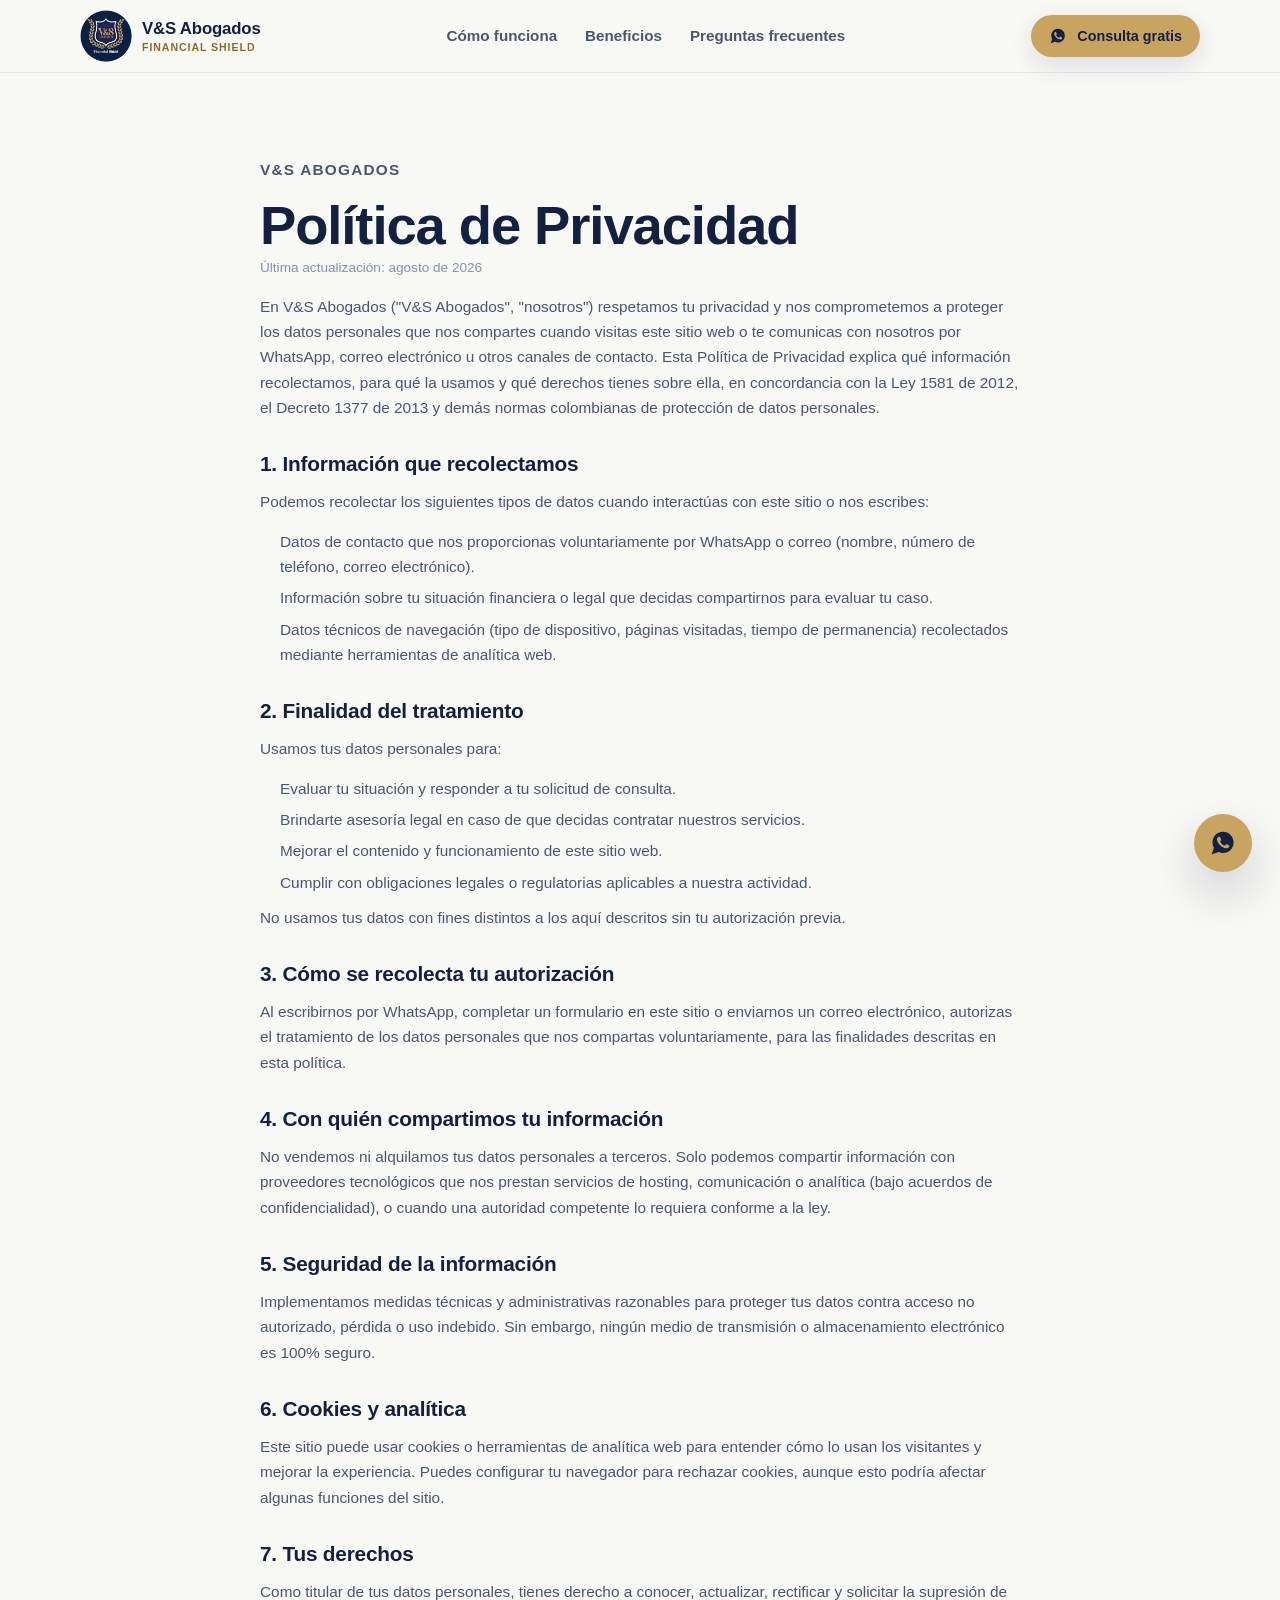
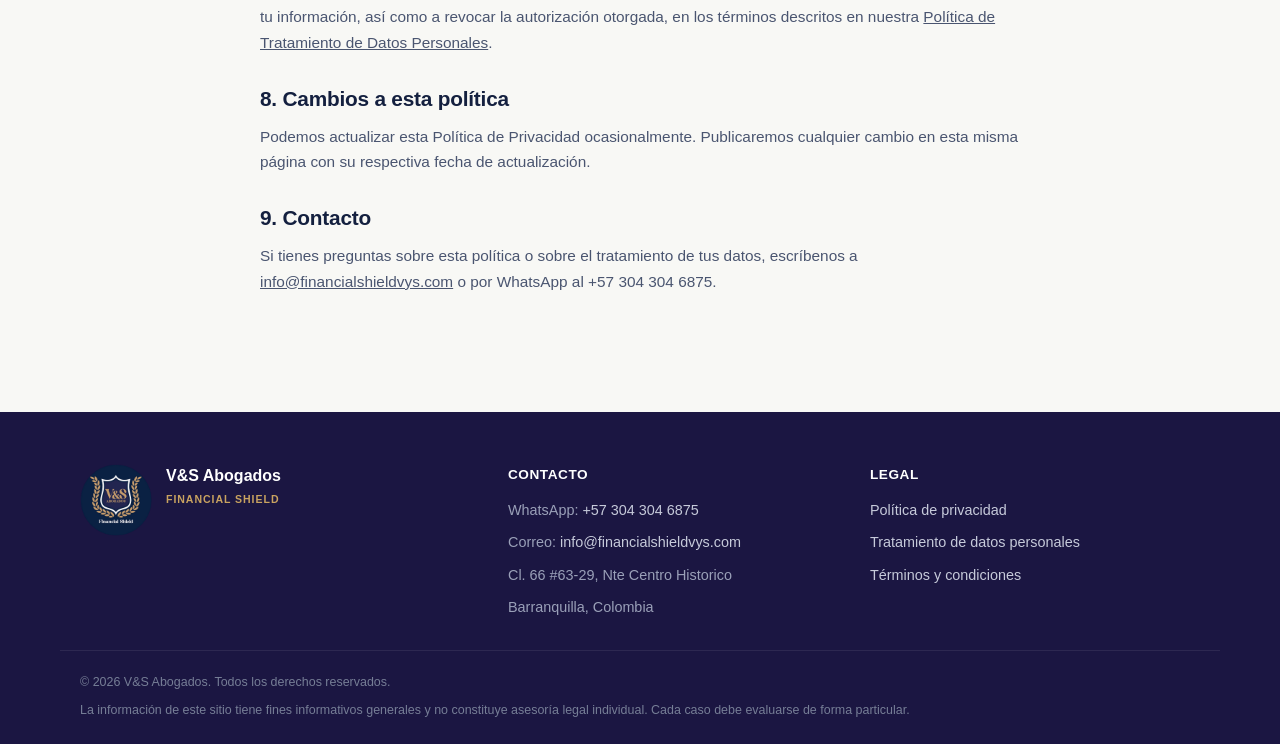
==== politica-de-privacidad.html @ 825acbc0 "Quitar resultado de casos, quitar placeholders de razon social/NIT, crear subpaginas de politica de " ====
<!DOCTYPE html>
<html lang="es-CO">
<head>
<meta charset="UTF-8">
<meta name="viewport" content="width=device-width, initial-scale=1, viewport-fit=cover">
<title>Política de Privacidad | V&amp;S Abogados</title>
<meta name="description" content="Política de privacidad de V&amp;S Abogados: cómo recolectamos, usamos y protegemos tus datos personales.">
<meta name="robots" content="index, follow">
<meta name="theme-color" content="#14203F">
<link rel="icon" href="assets/img/logo-vys-icon.png?v=3" type="image/png">
<link rel="preload" href="assets/css/styles.css?v=3" as="style">
<link rel="stylesheet" href="assets/css/styles.css?v=3">
<style>
  .legal-content { padding: 20px 0 40px; }
  .legal-content h2 { font-size: 1.3rem; margin: 32px 0 12px; color: var(--navy); }
  .legal-content h2:first-child { margin-top: 0; }
  .legal-content p, .legal-content li { color: var(--ink-soft); font-size: 0.96rem; line-height: 1.65; }
  .legal-content ul { padding-left: 20px; margin: 10px 0; display: grid; gap: 6px; }
  .legal-content .legal-updated { color: var(--ink-faint); font-size: 0.85rem; margin-bottom: 24px; }
</style>
</head>
<body>

<a class="skip-link" href="#main">Saltar al contenido principal</a>

<header class="site-header" id="site-header">
  <div class="container header-inner">
    <a href="/" class="brand" aria-label="V&amp;S Abogados, ir al inicio">
      <span class="brand-mark" aria-hidden="true">
        <img src="assets/img/logo-vys-icon.png?v=3" alt="" width="100" height="100" loading="eager">
      </span>
      <span class="brand-text">
        <span class="brand-name">V&amp;S Abogados</span>
        <span class="brand-tagline">Financial Shield</span>
      </span>
    </a>
    <nav class="main-nav" aria-label="Navegación principal">
      <ul>
        <li><a href="/#proceso">Cómo funciona</a></li>
        <li><a href="/#beneficios">Beneficios</a></li>
        <li><a href="/#faq">Preguntas frecuentes</a></li>
      </ul>
    </nav>
    <a
      href="#"
      class="btn btn-cta btn-header-cta js-wa-cta"
      data-section="legal-header"
      data-message="Hola, tengo una pregunta sobre el tratamiento de mis datos personales."
      aria-label="Consulta GRATIS por WhatsApp"
    >
      <svg class="icon-wa" viewBox="0 0 32 32" aria-hidden="true"><path d="M16.04 3C9.37 3 3.98 8.39 3.98 15.06c0 2.24.6 4.34 1.66 6.15L3 29l7.98-2.6a12.03 12.03 0 0 0 5.06 1.12h.01c6.67 0 12.06-5.39 12.06-12.06C28.11 8.39 22.71 3 16.04 3zm7.05 17.28c-.3.84-1.72 1.63-2.38 1.73-.6.09-1.36.13-2.2-.14-.5-.16-1.15-.37-1.98-.72-3.49-1.5-5.76-5.02-5.94-5.25-.17-.24-1.42-1.89-1.42-3.6 0-1.72.9-2.56 1.22-2.91.31-.34.68-.43.91-.43.23 0 .46 0 .66.01.21.01.5-.08.78.6.3.7.99 2.43 1.08 2.6.09.17.15.38.03.61-.12.24-.18.38-.36.58-.18.21-.37.46-.53.62-.18.17-.36.36-.16.7.21.34.92 1.53 1.98 2.48 1.36 1.22 2.51 1.6 2.85 1.78.34.17.54.15.74-.08.21-.24.87-1.02 1.11-1.37.23-.34.46-.28.77-.17.31.11 1.98.94 2.32 1.11.34.17.56.26.65.4.09.15.09.85-.21 1.68z"/></svg>
      <span>Consulta gratis</span>
    </a>
  </div>
</header>

<main id="main">
  <section class="section">
    <div class="container narrow legal-content">
      <p class="eyebrow">V&amp;S Abogados</p>
      <h1>Política de Privacidad</h1>
      <p class="legal-updated">Última actualización: agosto de 2026</p>

      <p>
        En V&amp;S Abogados ("V&amp;S Abogados", "nosotros") respetamos tu privacidad y nos comprometemos
        a proteger los datos personales que nos compartes cuando visitas este sitio web o te
        comunicas con nosotros por WhatsApp, correo electrónico u otros canales de contacto.
        Esta Política de Privacidad explica qué información recolectamos, para qué la usamos
        y qué derechos tienes sobre ella, en concordancia con la Ley 1581 de 2012, el Decreto
        1377 de 2013 y demás normas colombianas de protección de datos personales.
      </p>

      <h2>1. Información que recolectamos</h2>
      <p>Podemos recolectar los siguientes tipos de datos cuando interactúas con este sitio o nos escribes:</p>
      <ul>
        <li>Datos de contacto que nos proporcionas voluntariamente por WhatsApp o correo (nombre, número de teléfono, correo electrónico).</li>
        <li>Información sobre tu situación financiera o legal que decidas compartirnos para evaluar tu caso.</li>
        <li>Datos técnicos de navegación (tipo de dispositivo, páginas visitadas, tiempo de permanencia) recolectados mediante herramientas de analítica web.</li>
      </ul>

      <h2>2. Finalidad del tratamiento</h2>
      <p>Usamos tus datos personales para:</p>
      <ul>
        <li>Evaluar tu situación y responder a tu solicitud de consulta.</li>
        <li>Brindarte asesoría legal en caso de que decidas contratar nuestros servicios.</li>
        <li>Mejorar el contenido y funcionamiento de este sitio web.</li>
        <li>Cumplir con obligaciones legales o regulatorias aplicables a nuestra actividad.</li>
      </ul>
      <p>No usamos tus datos con fines distintos a los aquí descritos sin tu autorización previa.</p>

      <h2>3. Cómo se recolecta tu autorización</h2>
      <p>
        Al escribirnos por WhatsApp, completar un formulario en este sitio o enviarnos un
        correo electrónico, autorizas el tratamiento de los datos personales que nos compartas
        voluntariamente, para las finalidades descritas en esta política.
      </p>

      <h2>4. Con quién compartimos tu información</h2>
      <p>
        No vendemos ni alquilamos tus datos personales a terceros. Solo podemos compartir
        información con proveedores tecnológicos que nos prestan servicios de hosting,
        comunicación o analítica (bajo acuerdos de confidencialidad), o cuando una autoridad
        competente lo requiera conforme a la ley.
      </p>

      <h2>5. Seguridad de la información</h2>
      <p>
        Implementamos medidas técnicas y administrativas razonables para proteger tus datos
        contra acceso no autorizado, pérdida o uso indebido. Sin embargo, ningún medio de
        transmisión o almacenamiento electrónico es 100% seguro.
      </p>

      <h2>6. Cookies y analítica</h2>
      <p>
        Este sitio puede usar cookies o herramientas de analítica web para entender cómo lo
        usan los visitantes y mejorar la experiencia. Puedes configurar tu navegador para
        rechazar cookies, aunque esto podría afectar algunas funciones del sitio.
      </p>

      <h2>7. Tus derechos</h2>
      <p>
        Como titular de tus datos personales, tienes derecho a conocer, actualizar, rectificar
        y solicitar la supresión de tu información, así como a revocar la autorización otorgada,
        en los términos descritos en nuestra <a href="/tratamiento-de-datos.html">Política de Tratamiento de Datos Personales</a>.
      </p>

      <h2>8. Cambios a esta política</h2>
      <p>
        Podemos actualizar esta Política de Privacidad ocasionalmente. Publicaremos cualquier
        cambio en esta misma página con su respectiva fecha de actualización.
      </p>

      <h2>9. Contacto</h2>
      <p>
        Si tienes preguntas sobre esta política o sobre el tratamiento de tus datos, escríbenos
        a <a href="mailto:info@financialshieldvys.com">info@financialshieldvys.com</a> o por
        WhatsApp al +57 304 304 6875.
      </p>
    </div>
  </section>
</main>

<footer class="site-footer">
  <div class="container footer-grid">
    <div class="footer-brand">
      <span class="brand-mark" aria-hidden="true">
        <img src="assets/img/logo-vys-icon.png?v=3" alt="" width="100" height="100" loading="lazy">
      </span>
      <div class="footer-brand-text">
        <strong>V&amp;S Abogados</strong>
        <span class="footer-tagline">Financial Shield</span>
      </div>
    </div>

    <div class="footer-col">
      <h3>Contacto</h3>
      <ul>
        <li>WhatsApp: <a class="js-wa-cta" data-section="legal-footer" data-message="Hola, quiero más información sobre el proceso de insolvencia de persona natural." href="#">+57 304 304 6875</a></li>
        <li>Correo: <a href="mailto:info@financialshieldvys.com">info@financialshieldvys.com</a></li>
        <li>Cl. 66 #63-29, Nte Centro Historico</li>
        <li>Barranquilla, Colombia</li>
      </ul>
    </div>

    <div class="footer-col">
      <h3>Legal</h3>
      <ul>
        <li><a href="/politica-de-privacidad.html">Política de privacidad</a></li>
        <li><a href="/tratamiento-de-datos.html">Tratamiento de datos personales</a></li>
        <li><a href="/">Términos y condiciones</a></li>
      </ul>
    </div>
  </div>

  <div class="container footer-bottom">
    <p>© <span id="footer-year"></span> V&amp;S Abogados. Todos los derechos reservados.</p>
    <p class="footer-disclaimer">
      La información de este sitio tiene fines informativos generales y no constituye
      asesoría legal individual. Cada caso debe evaluarse de forma particular.
    </p>
  </div>
</footer>

<a
  href="#"
  class="wa-float js-wa-cta"
  data-section="legal-floating"
  data-message="Hola, quiero solicitar la consulta gratuita sobre insolvencia de persona natural."
  aria-label="Escríbenos por WhatsApp, consulta gratis"
>
  <svg class="icon-wa" viewBox="0 0 32 32" aria-hidden="true"><path d="M16.04 3C9.37 3 3.98 8.39 3.98 15.06c0 2.24.6 4.34 1.66 6.15L3 29l7.98-2.6a12.03 12.03 0 0 0 5.06 1.12h.01c6.67 0 12.06-5.39 12.06-12.06C28.11 8.39 22.71 3 16.04 3zm7.05 17.28c-.3.84-1.72 1.63-2.38 1.73-.6.09-1.36.13-2.2-.14-.5-.16-1.15-.37-1.98-.72-3.49-1.5-5.76-5.02-5.94-5.25-.17-.24-1.42-1.89-1.42-3.6 0-1.72.9-2.56 1.22-2.91.31-.34.68-.43.91-.43.23 0 .46 0 .66.01.21.01.5-.08.78.6.3.7.99 2.43 1.08 2.6.09.17.15.38.03.61-.12.24-.18.38-.36.58-.18.21-.37.46-.53.62-.18.17-.36.36-.16.7.21.34.92 1.53 1.98 2.48 1.36 1.22 2.51 1.6 2.85 1.78.34.17.54.15.74-.08.21-.24.87-1.02 1.11-1.37.23-.34.46-.28.77-.17.31.11 1.98.94 2.32 1.11.34.17.56.26.65.4.09.15.09.85-.21 1.68z"/></svg>
</a>

<script src="assets/js/main.js" defer></script>
</body>
</html>
---- assets/css/styles.css ----
/* ==========================================================================
   V&S Abogados — Financial Shield
   Landing de Insolvencia de Persona Natural
   Sistema visual: identidad corporativa — azul marino, dorado, blanco.
   ========================================================================== */

:root {
  /* Color system — basado en la identidad de marca V&S (navy / dorado / blanco) */
  --bg: #F8F8F5;
  --bg-soft: #EEF1F6;
  --bg-gold-tint: #FBF3E1;
  --surface: #FFFFFF;
  --ink: #16213F;
  --ink-soft: #4A5570;
  --ink-faint: #8891A6;
  --navy: #14203F;
  --navy-deep: #1B1642;
  --gold: #C9A360;
  --gold-deep: #8A6A26;
  --gold-pale: #F0DDAA;
  --border: #E3E6EE;
  --shadow-sm: 0 1px 2px rgba(20, 32, 63, 0.07);
  --shadow-md: 0 8px 24px rgba(20, 32, 63, 0.12);
  --shadow-lg: 0 20px 48px rgba(20, 32, 63, 0.20);
  --radius-sm: 10px;
  --radius-md: 16px;
  --radius-lg: 24px;
  --font: -apple-system, BlinkMacSystemFont, "Segoe UI", Roboto, "Helvetica Neue", Arial, sans-serif;
  --container: 1160px;
  --container-narrow: 760px;
}

/* ---------- Reset ---------- */
*, *::before, *::after { box-sizing: border-box; }
html { -webkit-text-size-adjust: 100%; scroll-behavior: smooth; }
body {
  margin: 0;
  font-family: var(--font);
  background: var(--bg);
  color: var(--ink);
  line-height: 1.55;
  -webkit-font-smoothing: antialiased;
  text-rendering: optimizeLegibility;
}
img, svg { display: block; max-width: 100%; }
a { color: inherit; }
ul, ol { margin: 0; padding: 0; list-style: none; }
h1, h2, h3, p { margin: 0; }
button { font: inherit; color: inherit; background: none; border: 0; cursor: pointer; }

@media (prefers-reduced-motion: reduce) {
  html { scroll-behavior: auto; }
  *, *::before, *::after { animation-duration: 0.01ms !important; animation-iteration-count: 1 !important; transition-duration: 0.01ms !important; }
}

:focus-visible {
  outline: 3px solid var(--gold-deep);
  outline-offset: 2px;
}

.skip-link {
  position: absolute;
  left: -9999px;
  top: 0;
  background: var(--navy);
  color: #fff;
  padding: 12px 18px;
  z-index: 200;
  border-radius: 0 0 8px 0;
}
.skip-link:focus { left: 0; }

.container {
  width: 100%;
  max-width: var(--container);
  margin: 0 auto;
  padding: 0 20px;
}
.container.narrow { max-width: var(--container-narrow); }
.text-center { text-align: center; }

/* ---------- Typography ---------- */
h1 {
  font-size: clamp(2rem, 6vw, 3.4rem);
  font-weight: 800;
  line-height: 1.12;
  letter-spacing: -0.02em;
  color: var(--navy);
}
h2 {
  font-size: clamp(1.6rem, 4.4vw, 2.4rem);
  font-weight: 800;
  line-height: 1.2;
  letter-spacing: -0.01em;
  color: var(--navy);
}
h3 {
  font-size: 1.15rem;
  font-weight: 700;
  color: var(--navy);
}
p { color: var(--ink-soft); }
.section p { font-size: 1.05rem; }

.eyebrow {
  display: inline-block;
  font-size: 0.8rem;
  font-weight: 700;
  letter-spacing: 0.08em;
  text-transform: uppercase;
  color: var(--gold-deep);
  margin-bottom: 12px;
}
.eyebrow-center { display: block; text-align: center; }

.highlight { color: var(--gold-deep); font-weight: 700; }

/* ---------- Buttons ---------- */
.btn {
  display: inline-flex;
  align-items: center;
  justify-content: center;
  gap: 10px;
  font-weight: 700;
  font-size: 1rem;
  text-decoration: none;
  border-radius: 999px;
  padding: 16px 28px;
  min-height: 52px;
  cursor: pointer;
  transition: filter 0.15s ease, box-shadow 0.15s ease, transform 0.15s ease;
  border: none;
}
.btn:active { transform: translateY(1px) scale(0.99); }

.btn-cta {
  background: var(--gold);
  color: var(--navy);
  box-shadow: var(--shadow-md);
}
.btn-cta:hover { filter: brightness(0.94); box-shadow: var(--shadow-lg); }

.icon-wa { width: 22px; height: 22px; fill: currentColor; flex-shrink: 0; }
.icon-check { width: 18px; height: 18px; stroke: var(--gold-deep); stroke-width: 2.4; fill: none; stroke-linecap: round; stroke-linejoin: round; flex-shrink: 0; }
.icon-lock { width: 16px; height: 16px; stroke: var(--ink-faint); stroke-width: 1.8; fill: none; stroke-linecap: round; stroke-linejoin: round; flex-shrink: 0; }

/* ---------- Brand mark (crest) ---------- */
.brand-mark {
  display: inline-flex;
  align-items: center;
  justify-content: center;
  flex-shrink: 0;
}
.brand-mark svg,
.brand-mark img,
.phone-mock-avatar img {
  width: 100%;
  height: 100%;
  display: block;
  object-fit: cover;
  border-radius: 50%;
}

/* ---------- Header ---------- */
.site-header {
  position: sticky;
  top: 0;
  z-index: 100;
  background: rgba(248, 248, 245, 0.92);
  backdrop-filter: saturate(180%) blur(10px);
  border-bottom: 1px solid var(--border);
}
.header-inner {
  display: flex;
  align-items: center;
  justify-content: space-between;
  gap: 16px;
  padding-top: 10px;
  padding-bottom: 10px;
}
.brand {
  display: flex;
  align-items: center;
  gap: 10px;
  text-decoration: none;
  color: var(--navy);
}
.brand .brand-mark { width: 48px; height: 48px; }
.brand-text { display: flex; flex-direction: column; line-height: 1.15; white-space: nowrap; }
.brand-name {
  font-weight: 800;
  font-size: 0.92rem;
  letter-spacing: -0.01em;
}
.brand-tagline {
  display: none;
  font-size: 0.66rem;
  font-weight: 700;
  letter-spacing: 0.09em;
  text-transform: uppercase;
  color: var(--gold-deep);
  margin-top: 2px;
}

.main-nav { display: none; }
.main-nav ul { display: flex; gap: 28px; }
.main-nav a {
  text-decoration: none;
  font-weight: 600;
  font-size: 0.95rem;
  color: var(--ink-soft);
  transition: color 0.15s ease;
}
.main-nav a:hover { color: var(--navy); }

.btn-header-cta { padding: 9px 16px; min-height: 38px; font-size: 0.82rem; white-space: nowrap; }
.btn-header-cta .icon-wa { width: 16px; height: 16px; }

@media (min-width: 500px) {
  .brand .brand-mark { width: 52px; height: 52px; }
  .brand-name { font-size: 1.05rem; }
  .btn-header-cta { padding: 10px 18px; min-height: 40px; font-size: 0.9rem; }
  .btn-header-cta .icon-wa { width: 18px; height: 18px; }
}

@media (min-width: 860px) {
  .main-nav { display: block; }
  .brand-tagline { display: block; }
}

/* ---------- Hero ---------- */
.hero { padding: 44px 0 40px; overflow: hidden; }
.hero-grid { display: grid; gap: 36px; align-items: center; }
.hero-copy .eyebrow { color: var(--gold-deep); }
.hero-sub {
  margin-top: 18px;
  font-size: 1.1rem;
  color: var(--ink-soft);
  max-width: 46ch;
}
.btn-hero { margin-top: 26px; width: 100%; font-size: 1.05rem; padding: 18px 24px; }

.hero-checklist {
  margin-top: 20px;
  display: grid;
  grid-template-columns: 1fr 1fr;
  gap: 10px 18px;
}
.hero-checklist li {
  display: flex;
  align-items: center;
  gap: 8px;
  font-size: 0.92rem;
  font-weight: 600;
  color: var(--ink);
}

.hero-note {
  margin-top: 18px;
  display: flex;
  align-items: center;
  gap: 8px;
  font-size: 0.85rem;
  color: var(--ink-faint);
}

.hero-visual { display: none; }

.phone-mock {
  background: var(--surface);
  border-radius: var(--radius-lg);
  box-shadow: var(--shadow-lg);
  overflow: hidden;
  border: 1px solid var(--border);
  max-width: 380px;
  margin: 0 auto;
}
.phone-mock-header {
  background: var(--navy);
  color: #fff;
  display: flex;
  align-items: center;
  gap: 12px;
  padding: 14px 16px;
}
.phone-mock-avatar {
  width: 44px; height: 44px;
  border-radius: 50%;
  flex-shrink: 0;
}
.phone-mock-avatar svg { width: 100%; height: 100%; }
.phone-mock-header strong { display: block; font-size: 0.9rem; }
.phone-mock-header small { display: block; font-size: 0.72rem; opacity: 0.75; }
.phone-mock-body {
  background: #ECEFEA;
  padding: 18px;
  display: flex;
  flex-direction: column;
  gap: 12px;
}
.bubble {
  max-width: 85%;
  padding: 10px 14px;
  border-radius: 14px;
  font-size: 0.85rem;
  line-height: 1.4;
  box-shadow: var(--shadow-sm);
}
.bubble-in { background: #fff; align-self: flex-start; border-bottom-left-radius: 4px; }
/* Verde real de WhatsApp: se conserva aquí a propósito porque esta burbuja
   reproduce la interfaz de WhatsApp, no un componente de la marca V&S. */
.bubble-out { background: #D9FDD3; align-self: flex-end; border-bottom-right-radius: 4px; }

@media (min-width: 960px) {
  .hero-grid { grid-template-columns: 1.05fr 0.95fr; gap: 56px; }
  .btn-hero { width: auto; }
  .hero-visual { display: block; }
}

/* ---------- Trust bar ---------- */
.trust-bar {
  background: var(--navy);
  color: #E9E1CC;
  padding: 12px 0;
}
.trust-bar-inner {
  display: flex;
  flex-wrap: wrap;
  justify-content: center;
  gap: 8px 14px;
  font-size: 0.82rem;
  font-weight: 600;
  letter-spacing: 0.01em;
}
.trust-bar .dot { opacity: 0.5; color: var(--gold); }

/* ---------- Sections generic ---------- */
.section { padding: 64px 0; }
.section h2 { margin-bottom: 18px; }
.section > .container > p,
.section-solution p { margin-bottom: 14px; }

/* ---------- Problem (agitación) ---------- */
.section-problem { background: var(--bg-gold-tint); border-bottom: 1px solid #EEDFBB; }
.problem-list { margin: 26px 0 30px; display: grid; gap: 14px; }
.problem-list li {
  position: relative;
  padding-left: 30px;
  font-size: 1.05rem;
  color: var(--ink);
  font-weight: 500;
}
.problem-list li::before {
  content: "";
  position: absolute;
  left: 0;
  top: 0.45em;
  width: 10px;
  height: 10px;
  border-radius: 50%;
  background: var(--gold);
}
.reframe {
  margin: 30px 0 28px;
  padding: 20px 22px;
  background: var(--surface);
  border-left: 4px solid var(--gold);
  border-radius: 0 var(--radius-sm) var(--radius-sm) 0;
}
.reframe p { color: var(--navy); font-weight: 700; font-size: 1.1rem; margin: 0; }
.reframe p + p { margin-top: 6px; }

/* ---------- Urgency ---------- */
.section-urgency { background: var(--navy); }
.section-urgency h2, .section-urgency p { color: #F4EFE6; }
.section-urgency p { opacity: 0.88; }
.urgency-close { margin-top: 20px; font-size: 1.1rem; }
.urgency-close strong { color: #fff; }
.urgency-close .highlight { color: var(--gold-pale); }

/* ---------- Solution ---------- */
.solution-requirements {
  margin: 30px 0 30px;
  background: var(--surface);
  border: 1px solid var(--border);
  border-radius: var(--radius-md);
  padding: 24px 26px;
}
.solution-requirements h3 { font-size: 1rem; margin-bottom: 14px; }
.solution-requirements ul { display: grid; gap: 10px; margin-bottom: 14px; }
.solution-requirements li {
  position: relative;
  padding-left: 26px;
  font-size: 0.98rem;
  color: var(--ink-soft);
}
.solution-requirements li::before {
  content: "✓";
  position: absolute;
  left: 0;
  color: var(--gold-deep);
  font-weight: 800;
}
.requirements-note { font-size: 0.85rem; color: var(--ink-faint); font-style: italic; margin: 0; }

/* ---------- Benefits ---------- */
.section-benefits { background: var(--bg-soft); }
.benefits-grid {
  margin-top: 34px;
  display: grid;
  gap: 18px;
  grid-template-columns: 1fr;
}
.benefit-card {
  background: var(--surface);
  border: 1px solid var(--border);
  border-radius: var(--radius-md);
  padding: 26px 22px;
  box-shadow: var(--shadow-sm);
}
.benefit-icon {
  width: 46px; height: 46px;
  border-radius: 12px;
  background: rgba(201, 163, 96, 0.16);
  display: flex; align-items: center; justify-content: center;
  margin-bottom: 16px;
}
.benefit-icon svg { width: 24px; height: 24px; stroke: var(--gold-deep); fill: none; stroke-width: 1.8; stroke-linecap: round; stroke-linejoin: round; }
.benefit-card h3 { margin-bottom: 8px; font-size: 1.05rem; }
.benefit-card p { font-size: 0.95rem; margin: 0; }

@media (min-width: 640px) {
  .benefits-grid { grid-template-columns: 1fr 1fr; }
}
@media (min-width: 960px) {
  .benefits-grid { grid-template-columns: repeat(4, 1fr); }
}

.benefits-cta { margin-top: 34px; text-align: center; }

/* ---------- Eligibility quiz ---------- */
.eligibility-sub { margin-bottom: 30px; color: var(--ink-faint); }
.eligibility-quiz {
  background: var(--surface);
  border: 1px solid var(--border);
  border-radius: var(--radius-lg);
  padding: 8px 24px 28px;
  box-shadow: var(--shadow-sm);
}
.quiz-questions { display: grid; gap: 22px; }
.quiz-question { padding-top: 20px; }
.quiz-question + .quiz-question { border-top: 1px solid var(--border); }
.quiz-question p { color: var(--navy); font-weight: 700; font-size: 1rem; margin-bottom: 12px; }
.quiz-options { display: flex; gap: 10px; }
.quiz-opt {
  flex: 1;
  padding: 12px 0;
  border-radius: var(--radius-sm);
  border: 1.5px solid var(--border);
  background: var(--bg);
  font-weight: 700;
  font-size: 0.95rem;
  color: var(--ink-soft);
  transition: all 0.15s ease;
}
.quiz-opt:hover { border-color: var(--gold); }
.quiz-opt.is-selected {
  background: var(--gold);
  border-color: var(--gold);
  color: var(--navy);
}
.quiz-progress {
  margin-top: 24px;
  height: 6px;
  border-radius: 999px;
  background: var(--bg-soft);
  overflow: hidden;
}
.quiz-progress-bar {
  height: 100%;
  width: 0%;
  background: var(--gold);
  transition: width 0.25s ease;
}
.quiz-result {
  margin-top: 24px;
  text-align: center;
  padding-top: 22px;
  border-top: 1px solid var(--border);
}
.quiz-result p { color: var(--navy); font-weight: 600; margin-bottom: 18px; font-size: 1.02rem; }

/* ---------- Process ---------- */
.process-steps {
  margin-top: 36px;
  display: grid;
  gap: 20px;
  grid-template-columns: 1fr;
}
.process-step {
  background: var(--surface);
  border: 1px solid var(--border);
  border-radius: var(--radius-md);
  padding: 24px 22px;
  position: relative;
}
.process-number {
  display: inline-flex;
  align-items: center;
  justify-content: center;
  width: 34px; height: 34px;
  border-radius: 50%;
  background: var(--navy);
  color: var(--gold-pale);
  font-weight: 800;
  font-size: 0.95rem;
  margin-bottom: 14px;
}
.process-step h3 { margin-bottom: 6px; }
.process-step p { margin: 0; font-size: 0.95rem; }
.process-highlight {
  margin-top: 30px;
  text-align: center;
  font-weight: 800;
  font-size: 1.15rem;
  color: var(--gold-deep);
}

@media (min-width: 760px) {
  .process-steps { grid-template-columns: repeat(4, 1fr); }
}

/* ---------- Testimonials ---------- */
.testimonials-grid {
  margin: 34px 0 32px;
  display: grid;
  gap: 18px;
  grid-template-columns: 1fr;
}
.testimonial-card {
  background: var(--surface);
  border: 1px solid var(--border);
  border-radius: var(--radius-md);
  padding: 24px 22px;
}
.testimonial-card p:not(.testimonial-tag) { color: var(--ink-soft); font-size: 0.92rem; }
.testimonial-tag {
  font-size: 0.72rem;
  font-weight: 800;
  letter-spacing: 0.06em;
  text-transform: uppercase;
  color: var(--gold-deep);
  margin-top: 12px;
}
.testimonial-tag:first-child { margin-top: 0; }
.testimonial-card footer { margin-top: 14px; font-weight: 700; color: var(--navy); font-size: 0.85rem; }

@media (min-width: 760px) {
  .testimonials-grid { grid-template-columns: repeat(2, 1fr); }
}

/* ---------- Authority ---------- */
.section-authority { background: var(--bg-soft); }
.authority-card {
  margin-top: 30px;
  background: var(--surface);
  border: 1px solid var(--border);
  border-radius: var(--radius-lg);
  padding: 22px;
  display: grid;
  grid-template-columns: auto 1fr;
  gap: 16px;
  align-items: center;
  text-align: left;
}
.authority-photo {
  width: 68px; height: 68px;
  border-radius: 50%;
  background: var(--bg-soft);
  border: 2px solid var(--gold);
  display: flex; align-items: center; justify-content: center;
  color: var(--ink-faint);
  font-size: 0.7rem;
  text-align: center;
  overflow: hidden;
  flex-shrink: 0;
}
.authority-photo img {
  width: 100%;
  height: 100%;
  object-fit: cover;
  object-position: center 20%;
  border-radius: 50%;
}
.authority-role { color: var(--gold-deep); font-weight: 700; font-size: 0.85rem; margin-bottom: 10px; }
.authority-facts { display: grid; gap: 6px; }
.authority-facts li { font-size: 0.88rem; color: var(--ink-soft); }

@media (min-width: 640px) {
  .authority-card { padding: 28px; gap: 22px; }
  .authority-photo { width: 96px; height: 96px; }
  .authority-role { font-size: 0.9rem; }
  .authority-facts li { font-size: 0.92rem; }
}

/* ---------- FAQ ---------- */
.faq-list { margin: 30px 0 32px; display: grid; gap: 12px; }
.faq-item {
  background: var(--surface);
  border: 1px solid var(--border);
  border-radius: var(--radius-sm);
  overflow: hidden;
}
.faq-item h3 { font-size: 1rem; }
.faq-question {
  width: 100%;
  text-align: left;
  padding: 18px 20px;
  display: flex;
  justify-content: space-between;
  align-items: center;
  gap: 12px;
  font-weight: 700;
  color: var(--navy);
}
.faq-question::after {
  content: "+";
  font-size: 1.4rem;
  font-weight: 400;
  color: var(--gold-deep);
  flex-shrink: 0;
  transition: transform 0.2s ease;
}
.faq-question[aria-expanded="true"]::after { transform: rotate(45deg); }
.faq-answer {
  display: grid;
  grid-template-rows: 0fr;
  transition: grid-template-rows 0.25s ease;
}
.faq-answer p {
  overflow: hidden;
  padding: 0 20px;
  font-size: 0.95rem;
  margin: 0;
}
.faq-item.is-open .faq-answer { grid-template-rows: 1fr; }
.faq-item.is-open .faq-answer p { padding: 0 20px 18px; }

/* ---------- Final CTA ---------- */
.section-final { background: var(--navy); }
.section-final h2 { color: #fff; margin-bottom: 20px; }
.section-final p { color: #DCE0EA; }
.section-final .btn-final { margin: 28px 0 12px; }
.final-microcopy { font-size: 0.82rem; color: #9BA4BE; }

/* ---------- Footer ---------- */
.site-footer { background: var(--navy-deep); color: #C6CADA; padding: 52px 0 24px; }
.footer-grid {
  display: grid;
  gap: 32px;
  grid-template-columns: 1fr;
  padding-bottom: 32px;
  border-bottom: 1px solid rgba(255,255,255,0.08);
}
.footer-brand { display: flex; align-items: flex-start; gap: 14px; }
.footer-brand .brand-mark { width: 72px; height: 72px; }
.footer-brand-text p { color: #9AA0B8; font-size: 0.85rem; margin-top: 10px; }
.footer-brand-text strong { color: #fff; font-size: 1rem; }
.footer-brand-text .footer-tagline {
  display: block;
  font-size: 0.66rem;
  font-weight: 700;
  letter-spacing: 0.09em;
  text-transform: uppercase;
  color: var(--gold);
  margin-top: 2px;
}
.footer-col h3 { color: #fff; font-size: 0.85rem; letter-spacing: 0.04em; text-transform: uppercase; margin-bottom: 14px; }
.footer-col ul { display: grid; gap: 10px; }
.footer-col a { text-decoration: none; color: #C6CADA; font-size: 0.9rem; }
.footer-col a:hover { color: var(--gold-pale); }
.footer-col li { font-size: 0.9rem; color: #9AA0B8; }
.footer-bottom { padding-top: 22px; display: grid; gap: 8px; }
.footer-bottom p { font-size: 0.78rem; color: #767E96; margin: 0; }

@media (min-width: 760px) {
  .footer-grid { grid-template-columns: 1.2fr 1fr 1fr; }
}

/* ---------- WhatsApp floating button ---------- */
.wa-float {
  position: fixed;
  right: 18px;
  bottom: 18px;
  width: 58px;
  height: 58px;
  border-radius: 50%;
  background: var(--gold);
  color: var(--navy);
  display: flex;
  align-items: center;
  justify-content: center;
  box-shadow: var(--shadow-lg);
  z-index: 90;
  transition: transform 0.15s ease, filter 0.15s ease;
}
.wa-float:hover { transform: scale(1.06); filter: brightness(0.94); }
.wa-float .icon-wa { width: 28px; height: 28px; }

/* ---------- Mobile sticky CTA bar ---------- */
.wa-sticky-mobile {
  position: fixed;
  left: 0; right: 0; bottom: 0;
  z-index: 95;
  padding: 10px 14px calc(10px + env(safe-area-inset-bottom));
  background: rgba(20, 32, 63, 0.96);
  backdrop-filter: saturate(180%) blur(10px);
  border-top: 1px solid rgba(255,255,255,0.08);
  transform: translateY(0);
  transition: transform 0.25s ease;
}
.wa-sticky-mobile.is-hidden { transform: translateY(110%); }
.btn-sticky { width: 100%; padding: 15px 20px; }

/* En mobile, la barra sticky ya cumple la función del botón flotante:
   mostrar ambos a la vez los hace competir por el mismo espacio. */
.wa-float { display: none; }

@media (min-width: 860px) {
  .wa-sticky-mobile { display: none; }
  .wa-float { display: flex; right: 28px; bottom: 28px; }
}

/* Give room at bottom on mobile so sticky bar doesn't cover content */
@media (max-width: 859px) {
  body { padding-bottom: 78px; }
}
---- assets/css/styles.css ----
/* ==========================================================================
   V&S Abogados — Financial Shield
   Landing de Insolvencia de Persona Natural
   Sistema visual: identidad corporativa — azul marino, dorado, blanco.
   ========================================================================== */

:root {
  /* Color system — basado en la identidad de marca V&S (navy / dorado / blanco) */
  --bg: #F8F8F5;
  --bg-soft: #EEF1F6;
  --bg-gold-tint: #FBF3E1;
  --surface: #FFFFFF;
  --ink: #16213F;
  --ink-soft: #4A5570;
  --ink-faint: #8891A6;
  --navy: #14203F;
  --navy-deep: #1B1642;
  --gold: #C9A360;
  --gold-deep: #8A6A26;
  --gold-pale: #F0DDAA;
  --border: #E3E6EE;
  --shadow-sm: 0 1px 2px rgba(20, 32, 63, 0.07);
  --shadow-md: 0 8px 24px rgba(20, 32, 63, 0.12);
  --shadow-lg: 0 20px 48px rgba(20, 32, 63, 0.20);
  --radius-sm: 10px;
  --radius-md: 16px;
  --radius-lg: 24px;
  --font: -apple-system, BlinkMacSystemFont, "Segoe UI", Roboto, "Helvetica Neue", Arial, sans-serif;
  --container: 1160px;
  --container-narrow: 760px;
}

/* ---------- Reset ---------- */
*, *::before, *::after { box-sizing: border-box; }
html { -webkit-text-size-adjust: 100%; scroll-behavior: smooth; }
body {
  margin: 0;
  font-family: var(--font);
  background: var(--bg);
  color: var(--ink);
  line-height: 1.55;
  -webkit-font-smoothing: antialiased;
  text-rendering: optimizeLegibility;
}
img, svg { display: block; max-width: 100%; }
a { color: inherit; }
ul, ol { margin: 0; padding: 0; list-style: none; }
h1, h2, h3, p { margin: 0; }
button { font: inherit; color: inherit; background: none; border: 0; cursor: pointer; }

@media (prefers-reduced-motion: reduce) {
  html { scroll-behavior: auto; }
  *, *::before, *::after { animation-duration: 0.01ms !important; animation-iteration-count: 1 !important; transition-duration: 0.01ms !important; }
}

:focus-visible {
  outline: 3px solid var(--gold-deep);
  outline-offset: 2px;
}

.skip-link {
  position: absolute;
  left: -9999px;
  top: 0;
  background: var(--navy);
  color: #fff;
  padding: 12px 18px;
  z-index: 200;
  border-radius: 0 0 8px 0;
}
.skip-link:focus { left: 0; }

.container {
  width: 100%;
  max-width: var(--container);
  margin: 0 auto;
  padding: 0 20px;
}
.container.narrow { max-width: var(--container-narrow); }
.text-center { text-align: center; }

/* ---------- Typography ---------- */
h1 {
  font-size: clamp(2rem, 6vw, 3.4rem);
  font-weight: 800;
  line-height: 1.12;
  letter-spacing: -0.02em;
  color: var(--navy);
}
h2 {
  font-size: clamp(1.6rem, 4.4vw, 2.4rem);
  font-weight: 800;
  line-height: 1.2;
  letter-spacing: -0.01em;
  color: var(--navy);
}
h3 {
  font-size: 1.15rem;
  font-weight: 700;
  color: var(--navy);
}
p { color: var(--ink-soft); }
.section p { font-size: 1.05rem; }

.eyebrow {
  display: inline-block;
  font-size: 0.8rem;
  font-weight: 700;
  letter-spacing: 0.08em;
  text-transform: uppercase;
  color: var(--gold-deep);
  margin-bottom: 12px;
}
.eyebrow-center { display: block; text-align: center; }

.highlight { color: var(--gold-deep); font-weight: 700; }

/* ---------- Buttons ---------- */
.btn {
  display: inline-flex;
  align-items: center;
  justify-content: center;
  gap: 10px;
  font-weight: 700;
  font-size: 1rem;
  text-decoration: none;
  border-radius: 999px;
  padding: 16px 28px;
  min-height: 52px;
  cursor: pointer;
  transition: filter 0.15s ease, box-shadow 0.15s ease, transform 0.15s ease;
  border: none;
}
.btn:active { transform: translateY(1px) scale(0.99); }

.btn-cta {
  background: var(--gold);
  color: var(--navy);
  box-shadow: var(--shadow-md);
}
.btn-cta:hover { filter: brightness(0.94); box-shadow: var(--shadow-lg); }

.icon-wa { width: 22px; height: 22px; fill: currentColor; flex-shrink: 0; }
.icon-check { width: 18px; height: 18px; stroke: var(--gold-deep); stroke-width: 2.4; fill: none; stroke-linecap: round; stroke-linejoin: round; flex-shrink: 0; }
.icon-lock { width: 16px; height: 16px; stroke: var(--ink-faint); stroke-width: 1.8; fill: none; stroke-linecap: round; stroke-linejoin: round; flex-shrink: 0; }

/* ---------- Brand mark (crest) ---------- */
.brand-mark {
  display: inline-flex;
  align-items: center;
  justify-content: center;
  flex-shrink: 0;
}
.brand-mark svg,
.brand-mark img,
.phone-mock-avatar img {
  width: 100%;
  height: 100%;
  display: block;
  object-fit: cover;
  border-radius: 50%;
}

/* ---------- Header ---------- */
.site-header {
  position: sticky;
  top: 0;
  z-index: 100;
  background: rgba(248, 248, 245, 0.92);
  backdrop-filter: saturate(180%) blur(10px);
  border-bottom: 1px solid var(--border);
}
.header-inner {
  display: flex;
  align-items: center;
  justify-content: space-between;
  gap: 16px;
  padding-top: 10px;
  padding-bottom: 10px;
}
.brand {
  display: flex;
  align-items: center;
  gap: 10px;
  text-decoration: none;
  color: var(--navy);
}
.brand .brand-mark { width: 48px; height: 48px; }
.brand-text { display: flex; flex-direction: column; line-height: 1.15; white-space: nowrap; }
.brand-name {
  font-weight: 800;
  font-size: 0.92rem;
  letter-spacing: -0.01em;
}
.brand-tagline {
  display: none;
  font-size: 0.66rem;
  font-weight: 700;
  letter-spacing: 0.09em;
  text-transform: uppercase;
  color: var(--gold-deep);
  margin-top: 2px;
}

.main-nav { display: none; }
.main-nav ul { display: flex; gap: 28px; }
.main-nav a {
  text-decoration: none;
  font-weight: 600;
  font-size: 0.95rem;
  color: var(--ink-soft);
  transition: color 0.15s ease;
}
.main-nav a:hover { color: var(--navy); }

.btn-header-cta { padding: 9px 16px; min-height: 38px; font-size: 0.82rem; white-space: nowrap; }
.btn-header-cta .icon-wa { width: 16px; height: 16px; }

@media (min-width: 500px) {
  .brand .brand-mark { width: 52px; height: 52px; }
  .brand-name { font-size: 1.05rem; }
  .btn-header-cta { padding: 10px 18px; min-height: 40px; font-size: 0.9rem; }
  .btn-header-cta .icon-wa { width: 18px; height: 18px; }
}

@media (min-width: 860px) {
  .main-nav { display: block; }
  .brand-tagline { display: block; }
}

/* ---------- Hero ---------- */
.hero { padding: 44px 0 40px; overflow: hidden; }
.hero-grid { display: grid; gap: 36px; align-items: center; }
.hero-copy .eyebrow { color: var(--gold-deep); }
.hero-sub {
  margin-top: 18px;
  font-size: 1.1rem;
  color: var(--ink-soft);
  max-width: 46ch;
}
.btn-hero { margin-top: 26px; width: 100%; font-size: 1.05rem; padding: 18px 24px; }

.hero-checklist {
  margin-top: 20px;
  display: grid;
  grid-template-columns: 1fr 1fr;
  gap: 10px 18px;
}
.hero-checklist li {
  display: flex;
  align-items: center;
  gap: 8px;
  font-size: 0.92rem;
  font-weight: 600;
  color: var(--ink);
}

.hero-note {
  margin-top: 18px;
  display: flex;
  align-items: center;
  gap: 8px;
  font-size: 0.85rem;
  color: var(--ink-faint);
}

.hero-visual { display: none; }

.phone-mock {
  background: var(--surface);
  border-radius: var(--radius-lg);
  box-shadow: var(--shadow-lg);
  overflow: hidden;
  border: 1px solid var(--border);
  max-width: 380px;
  margin: 0 auto;
}
.phone-mock-header {
  background: var(--navy);
  color: #fff;
  display: flex;
  align-items: center;
  gap: 12px;
  padding: 14px 16px;
}
.phone-mock-avatar {
  width: 44px; height: 44px;
  border-radius: 50%;
  flex-shrink: 0;
}
.phone-mock-avatar svg { width: 100%; height: 100%; }
.phone-mock-header strong { display: block; font-size: 0.9rem; }
.phone-mock-header small { display: block; font-size: 0.72rem; opacity: 0.75; }
.phone-mock-body {
  background: #ECEFEA;
  padding: 18px;
  display: flex;
  flex-direction: column;
  gap: 12px;
}
.bubble {
  max-width: 85%;
  padding: 10px 14px;
  border-radius: 14px;
  font-size: 0.85rem;
  line-height: 1.4;
  box-shadow: var(--shadow-sm);
}
.bubble-in { background: #fff; align-self: flex-start; border-bottom-left-radius: 4px; }
/* Verde real de WhatsApp: se conserva aquí a propósito porque esta burbuja
   reproduce la interfaz de WhatsApp, no un componente de la marca V&S. */
.bubble-out { background: #D9FDD3; align-self: flex-end; border-bottom-right-radius: 4px; }

@media (min-width: 960px) {
  .hero-grid { grid-template-columns: 1.05fr 0.95fr; gap: 56px; }
  .btn-hero { width: auto; }
  .hero-visual { display: block; }
}

/* ---------- Trust bar ---------- */
.trust-bar {
  background: var(--navy);
  color: #E9E1CC;
  padding: 12px 0;
}
.trust-bar-inner {
  display: flex;
  flex-wrap: wrap;
  justify-content: center;
  gap: 8px 14px;
  font-size: 0.82rem;
  font-weight: 600;
  letter-spacing: 0.01em;
}
.trust-bar .dot { opacity: 0.5; color: var(--gold); }

/* ---------- Sections generic ---------- */
.section { padding: 64px 0; }
.section h2 { margin-bottom: 18px; }
.section > .container > p,
.section-solution p { margin-bottom: 14px; }

/* ---------- Problem (agitación) ---------- */
.section-problem { background: var(--bg-gold-tint); border-bottom: 1px solid #EEDFBB; }
.problem-list { margin: 26px 0 30px; display: grid; gap: 14px; }
.problem-list li {
  position: relative;
  padding-left: 30px;
  font-size: 1.05rem;
  color: var(--ink);
  font-weight: 500;
}
.problem-list li::before {
  content: "";
  position: absolute;
  left: 0;
  top: 0.45em;
  width: 10px;
  height: 10px;
  border-radius: 50%;
  background: var(--gold);
}
.reframe {
  margin: 30px 0 28px;
  padding: 20px 22px;
  background: var(--surface);
  border-left: 4px solid var(--gold);
  border-radius: 0 var(--radius-sm) var(--radius-sm) 0;
}
.reframe p { color: var(--navy); font-weight: 700; font-size: 1.1rem; margin: 0; }
.reframe p + p { margin-top: 6px; }

/* ---------- Urgency ---------- */
.section-urgency { background: var(--navy); }
.section-urgency h2, .section-urgency p { color: #F4EFE6; }
.section-urgency p { opacity: 0.88; }
.urgency-close { margin-top: 20px; font-size: 1.1rem; }
.urgency-close strong { color: #fff; }
.urgency-close .highlight { color: var(--gold-pale); }

/* ---------- Solution ---------- */
.solution-requirements {
  margin: 30px 0 30px;
  background: var(--surface);
  border: 1px solid var(--border);
  border-radius: var(--radius-md);
  padding: 24px 26px;
}
.solution-requirements h3 { font-size: 1rem; margin-bottom: 14px; }
.solution-requirements ul { display: grid; gap: 10px; margin-bottom: 14px; }
.solution-requirements li {
  position: relative;
  padding-left: 26px;
  font-size: 0.98rem;
  color: var(--ink-soft);
}
.solution-requirements li::before {
  content: "✓";
  position: absolute;
  left: 0;
  color: var(--gold-deep);
  font-weight: 800;
}
.requirements-note { font-size: 0.85rem; color: var(--ink-faint); font-style: italic; margin: 0; }

/* ---------- Benefits ---------- */
.section-benefits { background: var(--bg-soft); }
.benefits-grid {
  margin-top: 34px;
  display: grid;
  gap: 18px;
  grid-template-columns: 1fr;
}
.benefit-card {
  background: var(--surface);
  border: 1px solid var(--border);
  border-radius: var(--radius-md);
  padding: 26px 22px;
  box-shadow: var(--shadow-sm);
}
.benefit-icon {
  width: 46px; height: 46px;
  border-radius: 12px;
  background: rgba(201, 163, 96, 0.16);
  display: flex; align-items: center; justify-content: center;
  margin-bottom: 16px;
}
.benefit-icon svg { width: 24px; height: 24px; stroke: var(--gold-deep); fill: none; stroke-width: 1.8; stroke-linecap: round; stroke-linejoin: round; }
.benefit-card h3 { margin-bottom: 8px; font-size: 1.05rem; }
.benefit-card p { font-size: 0.95rem; margin: 0; }

@media (min-width: 640px) {
  .benefits-grid { grid-template-columns: 1fr 1fr; }
}
@media (min-width: 960px) {
  .benefits-grid { grid-template-columns: repeat(4, 1fr); }
}

.benefits-cta { margin-top: 34px; text-align: center; }

/* ---------- Eligibility quiz ---------- */
.eligibility-sub { margin-bottom: 30px; color: var(--ink-faint); }
.eligibility-quiz {
  background: var(--surface);
  border: 1px solid var(--border);
  border-radius: var(--radius-lg);
  padding: 8px 24px 28px;
  box-shadow: var(--shadow-sm);
}
.quiz-questions { display: grid; gap: 22px; }
.quiz-question { padding-top: 20px; }
.quiz-question + .quiz-question { border-top: 1px solid var(--border); }
.quiz-question p { color: var(--navy); font-weight: 700; font-size: 1rem; margin-bottom: 12px; }
.quiz-options { display: flex; gap: 10px; }
.quiz-opt {
  flex: 1;
  padding: 12px 0;
  border-radius: var(--radius-sm);
  border: 1.5px solid var(--border);
  background: var(--bg);
  font-weight: 700;
  font-size: 0.95rem;
  color: var(--ink-soft);
  transition: all 0.15s ease;
}
.quiz-opt:hover { border-color: var(--gold); }
.quiz-opt.is-selected {
  background: var(--gold);
  border-color: var(--gold);
  color: var(--navy);
}
.quiz-progress {
  margin-top: 24px;
  height: 6px;
  border-radius: 999px;
  background: var(--bg-soft);
  overflow: hidden;
}
.quiz-progress-bar {
  height: 100%;
  width: 0%;
  background: var(--gold);
  transition: width 0.25s ease;
}
.quiz-result {
  margin-top: 24px;
  text-align: center;
  padding-top: 22px;
  border-top: 1px solid var(--border);
}
.quiz-result p { color: var(--navy); font-weight: 600; margin-bottom: 18px; font-size: 1.02rem; }

/* ---------- Process ---------- */
.process-steps {
  margin-top: 36px;
  display: grid;
  gap: 20px;
  grid-template-columns: 1fr;
}
.process-step {
  background: var(--surface);
  border: 1px solid var(--border);
  border-radius: var(--radius-md);
  padding: 24px 22px;
  position: relative;
}
.process-number {
  display: inline-flex;
  align-items: center;
  justify-content: center;
  width: 34px; height: 34px;
  border-radius: 50%;
  background: var(--navy);
  color: var(--gold-pale);
  font-weight: 800;
  font-size: 0.95rem;
  margin-bottom: 14px;
}
.process-step h3 { margin-bottom: 6px; }
.process-step p { margin: 0; font-size: 0.95rem; }
.process-highlight {
  margin-top: 30px;
  text-align: center;
  font-weight: 800;
  font-size: 1.15rem;
  color: var(--gold-deep);
}

@media (min-width: 760px) {
  .process-steps { grid-template-columns: repeat(4, 1fr); }
}

/* ---------- Testimonials ---------- */
.testimonials-grid {
  margin: 34px 0 32px;
  display: grid;
  gap: 18px;
  grid-template-columns: 1fr;
}
.testimonial-card {
  background: var(--surface);
  border: 1px solid var(--border);
  border-radius: var(--radius-md);
  padding: 24px 22px;
}
.testimonial-card p:not(.testimonial-tag) { color: var(--ink-soft); font-size: 0.92rem; }
.testimonial-tag {
  font-size: 0.72rem;
  font-weight: 800;
  letter-spacing: 0.06em;
  text-transform: uppercase;
  color: var(--gold-deep);
  margin-top: 12px;
}
.testimonial-tag:first-child { margin-top: 0; }
.testimonial-card footer { margin-top: 14px; font-weight: 700; color: var(--navy); font-size: 0.85rem; }

@media (min-width: 760px) {
  .testimonials-grid { grid-template-columns: repeat(2, 1fr); }
}

/* ---------- Authority ---------- */
.section-authority { background: var(--bg-soft); }
.authority-card {
  margin-top: 30px;
  background: var(--surface);
  border: 1px solid var(--border);
  border-radius: var(--radius-lg);
  padding: 22px;
  display: grid;
  grid-template-columns: auto 1fr;
  gap: 16px;
  align-items: center;
  text-align: left;
}
.authority-photo {
  width: 68px; height: 68px;
  border-radius: 50%;
  background: var(--bg-soft);
  border: 2px solid var(--gold);
  display: flex; align-items: center; justify-content: center;
  color: var(--ink-faint);
  font-size: 0.7rem;
  text-align: center;
  overflow: hidden;
  flex-shrink: 0;
}
.authority-photo img {
  width: 100%;
  height: 100%;
  object-fit: cover;
  object-position: center 20%;
  border-radius: 50%;
}
.authority-role { color: var(--gold-deep); font-weight: 700; font-size: 0.85rem; margin-bottom: 10px; }
.authority-facts { display: grid; gap: 6px; }
.authority-facts li { font-size: 0.88rem; color: var(--ink-soft); }

@media (min-width: 640px) {
  .authority-card { padding: 28px; gap: 22px; }
  .authority-photo { width: 96px; height: 96px; }
  .authority-role { font-size: 0.9rem; }
  .authority-facts li { font-size: 0.92rem; }
}

/* ---------- FAQ ---------- */
.faq-list { margin: 30px 0 32px; display: grid; gap: 12px; }
.faq-item {
  background: var(--surface);
  border: 1px solid var(--border);
  border-radius: var(--radius-sm);
  overflow: hidden;
}
.faq-item h3 { font-size: 1rem; }
.faq-question {
  width: 100%;
  text-align: left;
  padding: 18px 20px;
  display: flex;
  justify-content: space-between;
  align-items: center;
  gap: 12px;
  font-weight: 700;
  color: var(--navy);
}
.faq-question::after {
  content: "+";
  font-size: 1.4rem;
  font-weight: 400;
  color: var(--gold-deep);
  flex-shrink: 0;
  transition: transform 0.2s ease;
}
.faq-question[aria-expanded="true"]::after { transform: rotate(45deg); }
.faq-answer {
  display: grid;
  grid-template-rows: 0fr;
  transition: grid-template-rows 0.25s ease;
}
.faq-answer p {
  overflow: hidden;
  padding: 0 20px;
  font-size: 0.95rem;
  margin: 0;
}
.faq-item.is-open .faq-answer { grid-template-rows: 1fr; }
.faq-item.is-open .faq-answer p { padding: 0 20px 18px; }

/* ---------- Final CTA ---------- */
.section-final { background: var(--navy); }
.section-final h2 { color: #fff; margin-bottom: 20px; }
.section-final p { color: #DCE0EA; }
.section-final .btn-final { margin: 28px 0 12px; }
.final-microcopy { font-size: 0.82rem; color: #9BA4BE; }

/* ---------- Footer ---------- */
.site-footer { background: var(--navy-deep); color: #C6CADA; padding: 52px 0 24px; }
.footer-grid {
  display: grid;
  gap: 32px;
  grid-template-columns: 1fr;
  padding-bottom: 32px;
  border-bottom: 1px solid rgba(255,255,255,0.08);
}
.footer-brand { display: flex; align-items: flex-start; gap: 14px; }
.footer-brand .brand-mark { width: 72px; height: 72px; }
.footer-brand-text p { color: #9AA0B8; font-size: 0.85rem; margin-top: 10px; }
.footer-brand-text strong { color: #fff; font-size: 1rem; }
.footer-brand-text .footer-tagline {
  display: block;
  font-size: 0.66rem;
  font-weight: 700;
  letter-spacing: 0.09em;
  text-transform: uppercase;
  color: var(--gold);
  margin-top: 2px;
}
.footer-col h3 { color: #fff; font-size: 0.85rem; letter-spacing: 0.04em; text-transform: uppercase; margin-bottom: 14px; }
.footer-col ul { display: grid; gap: 10px; }
.footer-col a { text-decoration: none; color: #C6CADA; font-size: 0.9rem; }
.footer-col a:hover { color: var(--gold-pale); }
.footer-col li { font-size: 0.9rem; color: #9AA0B8; }
.footer-bottom { padding-top: 22px; display: grid; gap: 8px; }
.footer-bottom p { font-size: 0.78rem; color: #767E96; margin: 0; }

@media (min-width: 760px) {
  .footer-grid { grid-template-columns: 1.2fr 1fr 1fr; }
}

/* ---------- WhatsApp floating button ---------- */
.wa-float {
  position: fixed;
  right: 18px;
  bottom: 18px;
  width: 58px;
  height: 58px;
  border-radius: 50%;
  background: var(--gold);
  color: var(--navy);
  display: flex;
  align-items: center;
  justify-content: center;
  box-shadow: var(--shadow-lg);
  z-index: 90;
  transition: transform 0.15s ease, filter 0.15s ease;
}
.wa-float:hover { transform: scale(1.06); filter: brightness(0.94); }
.wa-float .icon-wa { width: 28px; height: 28px; }

/* ---------- Mobile sticky CTA bar ---------- */
.wa-sticky-mobile {
  position: fixed;
  left: 0; right: 0; bottom: 0;
  z-index: 95;
  padding: 10px 14px calc(10px + env(safe-area-inset-bottom));
  background: rgba(20, 32, 63, 0.96);
  backdrop-filter: saturate(180%) blur(10px);
  border-top: 1px solid rgba(255,255,255,0.08);
  transform: translateY(0);
  transition: transform 0.25s ease;
}
.wa-sticky-mobile.is-hidden { transform: translateY(110%); }
.btn-sticky { width: 100%; padding: 15px 20px; }

/* En mobile, la barra sticky ya cumple la función del botón flotante:
   mostrar ambos a la vez los hace competir por el mismo espacio. */
.wa-float { display: none; }

@media (min-width: 860px) {
  .wa-sticky-mobile { display: none; }
  .wa-float { display: flex; right: 28px; bottom: 28px; }
}

/* Give room at bottom on mobile so sticky bar doesn't cover content */
@media (max-width: 859px) {
  body { padding-bottom: 78px; }
}
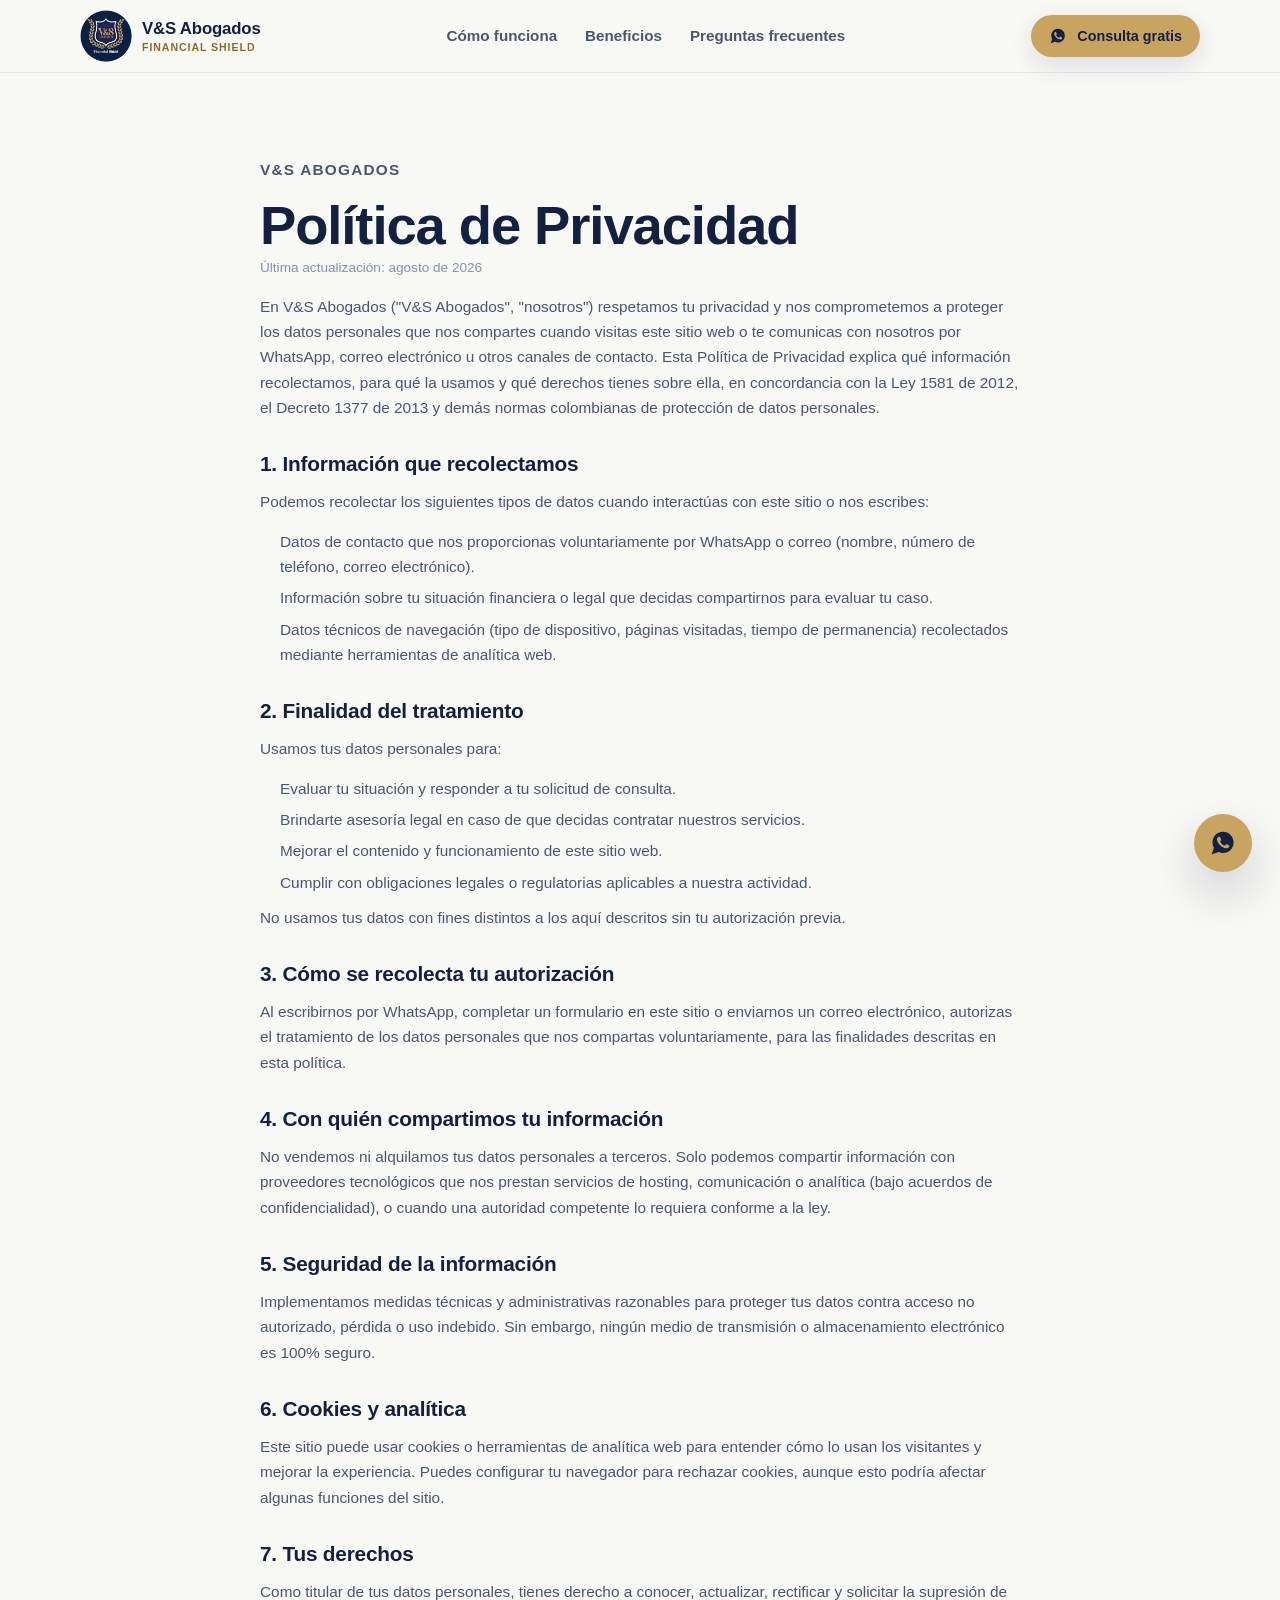
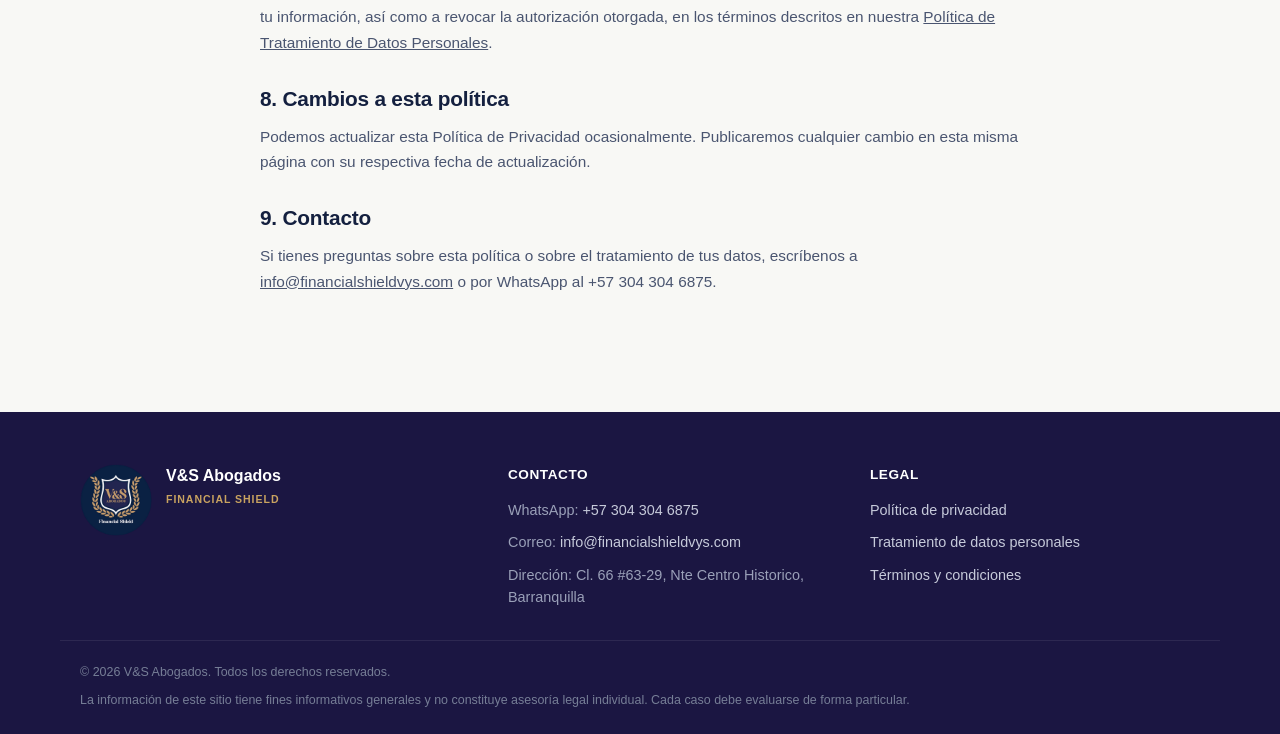
==== commit 3c2c47d3: "Agregar label Direccion, quitar seccion urgencia redundante, recortar beneficios de 8 a 5" ====
--- a/politica-de-privacidad.html
+++ b/politica-de-privacidad.html
@@ -157,8 +157,7 @@
       <ul>
         <li>WhatsApp: <a class="js-wa-cta" data-section="legal-footer" data-message="Hola, quiero más información sobre el proceso de insolvencia de persona natural." href="#">+57 304 304 6875</a></li>
         <li>Correo: <a href="mailto:info@financialshieldvys.com">info@financialshieldvys.com</a></li>
-        <li>Cl. 66 #63-29, Nte Centro Historico</li>
-        <li>Barranquilla, Colombia</li>
+        <li>Dirección: Cl. 66 #63-29, Nte Centro Historico, Barranquilla</li>
       </ul>
     </div>
 
--- a/assets/css/styles.css
+++ b/assets/css/styles.css
@@ -433,7 +433,7 @@
   .benefits-grid { grid-template-columns: 1fr 1fr; }
 }
 @media (min-width: 960px) {
-  .benefits-grid { grid-template-columns: repeat(4, 1fr); }
+  .benefits-grid { grid-template-columns: repeat(3, 1fr); max-width: 920px; margin-left: auto; margin-right: auto; }
 }
 
 .benefits-cta { margin-top: 34px; text-align: center; }
@@ -556,13 +556,23 @@
 .testimonial-card footer { margin-top: 14px; font-weight: 700; color: var(--navy); font-size: 0.85rem; }
 
 @media (min-width: 760px) {
-  .testimonials-grid { grid-template-columns: repeat(2, 1fr); }
+  .testimonials-grid {
+    grid-template-columns: repeat(2, 1fr);
+    max-width: 900px;
+    margin-left: auto;
+    margin-right: auto;
+  }
+  .testimonial-card { text-align: center; }
 }
 
 /* ---------- Authority ---------- */
 .section-authority { background: var(--bg-soft); }
+.authority-grid {
+  margin-top: 30px;
+  display: grid;
+  gap: 18px;
+}
 .authority-card {
-  margin-top: 30px;
   background: var(--surface);
   border: 1px solid var(--border);
   border-radius: var(--radius-lg);
@@ -577,7 +587,7 @@
   width: 68px; height: 68px;
   border-radius: 50%;
   background: var(--bg-soft);
-  border: 2px solid var(--gold);
+  border: 2px dashed var(--gold);
   display: flex; align-items: center; justify-content: center;
   color: var(--ink-faint);
   font-size: 0.7rem;
@@ -585,6 +595,7 @@
   overflow: hidden;
   flex-shrink: 0;
 }
+.authority-photo.has-photo { border-style: solid; }
 .authority-photo img {
   width: 100%;
   height: 100%;
@@ -597,10 +608,11 @@
 .authority-facts li { font-size: 0.88rem; color: var(--ink-soft); }
 
 @media (min-width: 640px) {
-  .authority-card { padding: 28px; gap: 22px; }
-  .authority-photo { width: 96px; height: 96px; }
-  .authority-role { font-size: 0.9rem; }
-  .authority-facts li { font-size: 0.92rem; }
+  .authority-grid { grid-template-columns: repeat(2, 1fr); }
+  .authority-card { padding: 24px; gap: 16px; }
+  .authority-photo { width: 84px; height: 84px; }
+  .authority-role { font-size: 0.88rem; }
+  .authority-facts li { font-size: 0.88rem; }
 }
 
 /* ---------- FAQ ---------- */
--- a/assets/css/styles.css
+++ b/assets/css/styles.css
@@ -433,7 +433,7 @@
   .benefits-grid { grid-template-columns: 1fr 1fr; }
 }
 @media (min-width: 960px) {
-  .benefits-grid { grid-template-columns: repeat(4, 1fr); }
+  .benefits-grid { grid-template-columns: repeat(3, 1fr); max-width: 920px; margin-left: auto; margin-right: auto; }
 }
 
 .benefits-cta { margin-top: 34px; text-align: center; }
@@ -556,13 +556,23 @@
 .testimonial-card footer { margin-top: 14px; font-weight: 700; color: var(--navy); font-size: 0.85rem; }
 
 @media (min-width: 760px) {
-  .testimonials-grid { grid-template-columns: repeat(2, 1fr); }
+  .testimonials-grid {
+    grid-template-columns: repeat(2, 1fr);
+    max-width: 900px;
+    margin-left: auto;
+    margin-right: auto;
+  }
+  .testimonial-card { text-align: center; }
 }
 
 /* ---------- Authority ---------- */
 .section-authority { background: var(--bg-soft); }
+.authority-grid {
+  margin-top: 30px;
+  display: grid;
+  gap: 18px;
+}
 .authority-card {
-  margin-top: 30px;
   background: var(--surface);
   border: 1px solid var(--border);
   border-radius: var(--radius-lg);
@@ -577,7 +587,7 @@
   width: 68px; height: 68px;
   border-radius: 50%;
   background: var(--bg-soft);
-  border: 2px solid var(--gold);
+  border: 2px dashed var(--gold);
   display: flex; align-items: center; justify-content: center;
   color: var(--ink-faint);
   font-size: 0.7rem;
@@ -585,6 +595,7 @@
   overflow: hidden;
   flex-shrink: 0;
 }
+.authority-photo.has-photo { border-style: solid; }
 .authority-photo img {
   width: 100%;
   height: 100%;
@@ -597,10 +608,11 @@
 .authority-facts li { font-size: 0.88rem; color: var(--ink-soft); }
 
 @media (min-width: 640px) {
-  .authority-card { padding: 28px; gap: 22px; }
-  .authority-photo { width: 96px; height: 96px; }
-  .authority-role { font-size: 0.9rem; }
-  .authority-facts li { font-size: 0.92rem; }
+  .authority-grid { grid-template-columns: repeat(2, 1fr); }
+  .authority-card { padding: 24px; gap: 16px; }
+  .authority-photo { width: 84px; height: 84px; }
+  .authority-role { font-size: 0.88rem; }
+  .authority-facts li { font-size: 0.88rem; }
 }
 
 /* ---------- FAQ ---------- */
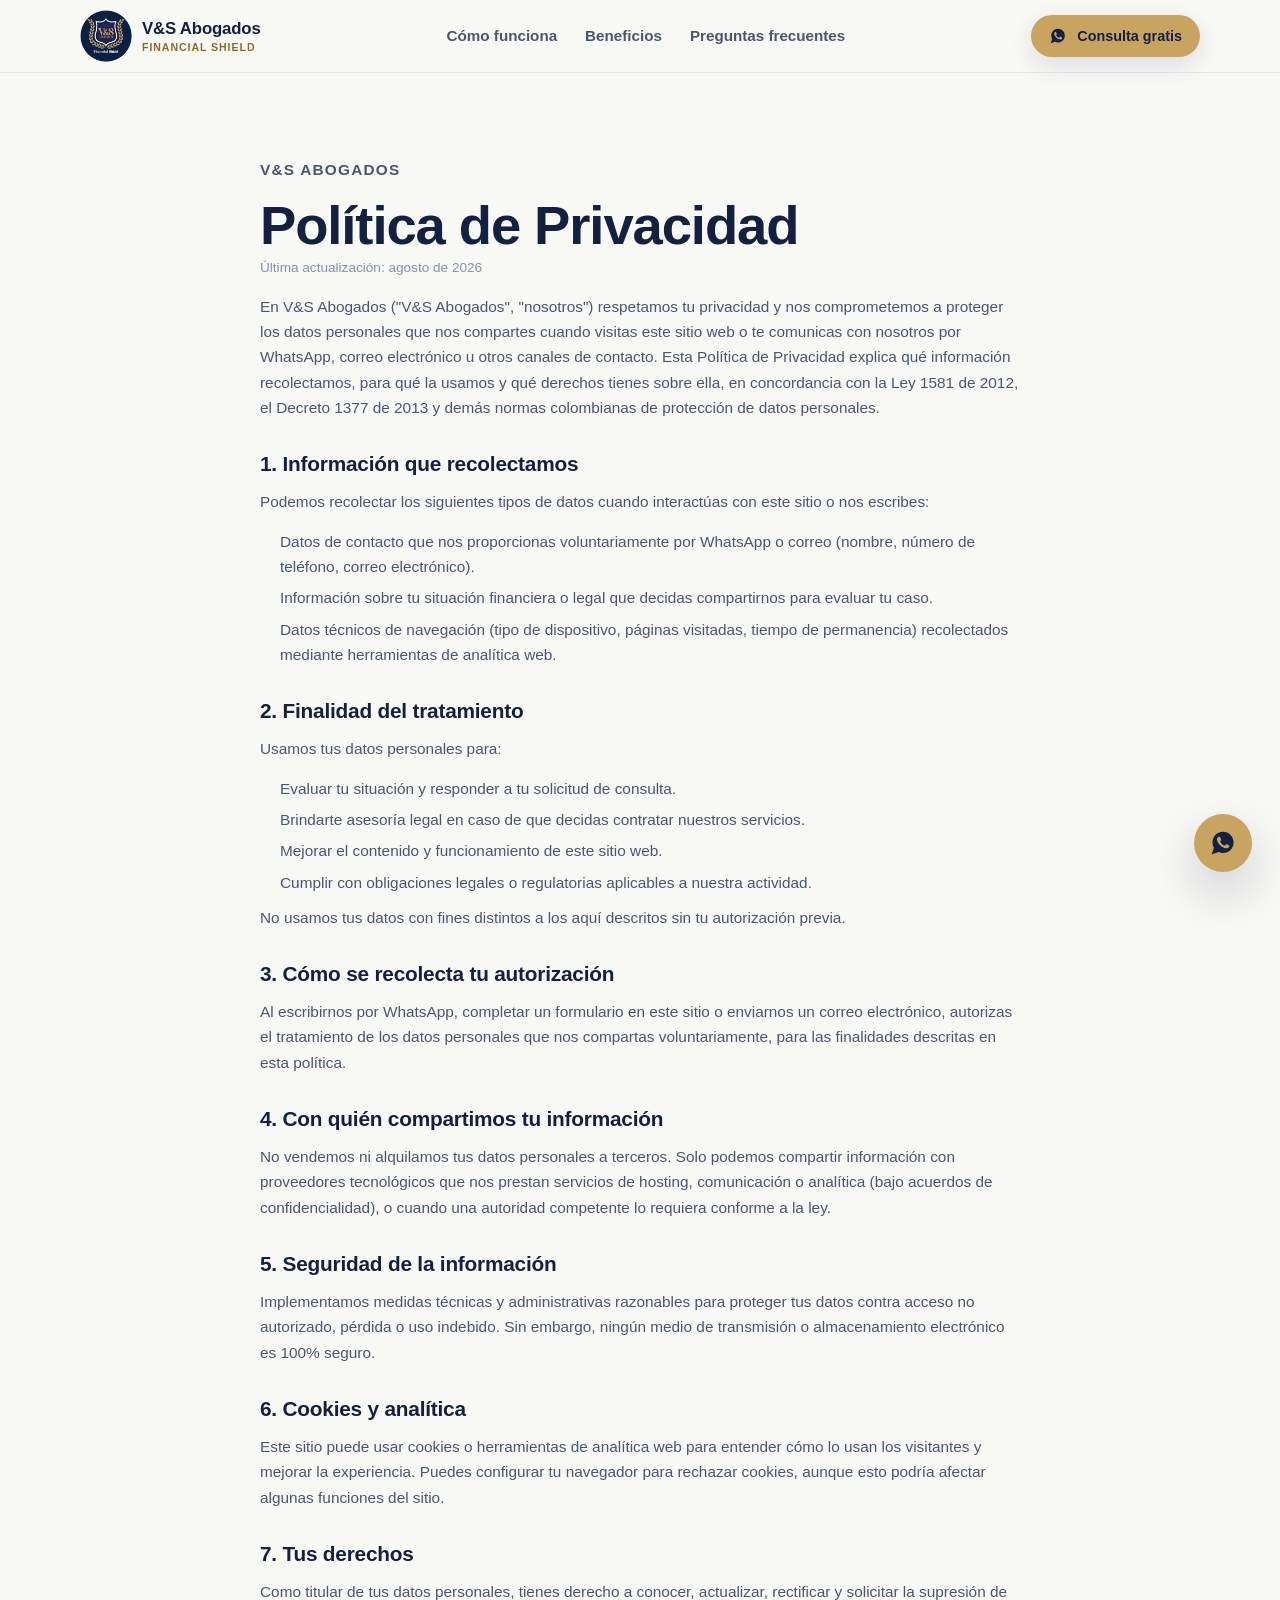
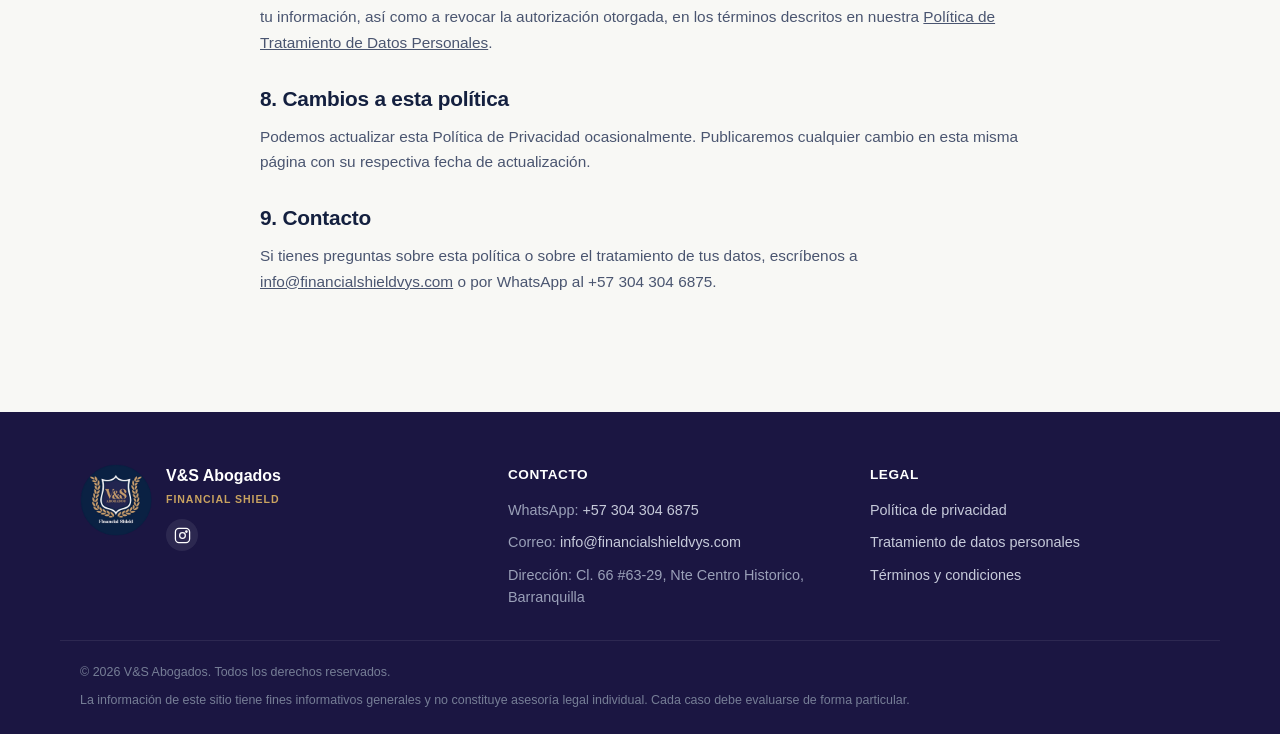
==== commit 98055f2e: "Ajustes de UI: quitar asterisco, dorar separadores, centrar botones CTA, quitar microcopy final, cre" ====
--- a/politica-de-privacidad.html
+++ b/politica-de-privacidad.html
@@ -149,6 +149,11 @@
       <div class="footer-brand-text">
         <strong>V&amp;S Abogados</strong>
         <span class="footer-tagline">Financial Shield</span>
+        <div class="footer-social">
+          <a href="https://www.instagram.com/sebastianvasquezabog/" target="_blank" rel="noopener noreferrer" aria-label="Instagram de V&amp;S Abogados">
+            <svg viewBox="0 0 24 24" aria-hidden="true"><rect x="2" y="2" width="20" height="20" rx="5"/><circle cx="12" cy="12" r="4"/><circle cx="17.5" cy="6.5" r="1"/></svg>
+          </a>
+        </div>
       </div>
     </div>
 
@@ -166,7 +171,7 @@
       <ul>
         <li><a href="/politica-de-privacidad.html">Política de privacidad</a></li>
         <li><a href="/tratamiento-de-datos.html">Tratamiento de datos personales</a></li>
-        <li><a href="/">Términos y condiciones</a></li>
+        <li><a href="/terminos-y-condiciones.html">Términos y condiciones</a></li>
       </ul>
     </div>
   </div>
--- a/assets/css/styles.css
+++ b/assets/css/styles.css
@@ -332,7 +332,7 @@
   font-weight: 600;
   letter-spacing: 0.01em;
 }
-.trust-bar .dot { opacity: 0.5; color: var(--gold); }
+.trust-bar .dot { opacity: 1; color: var(--gold); font-weight: 800; }
 
 /* ---------- Sections generic ---------- */
 .section { padding: 64px 0; }
@@ -437,6 +437,7 @@
 }
 
 .benefits-cta { margin-top: 34px; text-align: center; }
+.section-cta { margin-top: 24px; text-align: center; }
 
 /* ---------- Eligibility quiz ---------- */
 .eligibility-sub { margin-bottom: 30px; color: var(--ink-faint); }
@@ -554,6 +555,7 @@
 }
 .testimonial-tag:first-child { margin-top: 0; }
 .testimonial-card footer { margin-top: 14px; font-weight: 700; color: var(--navy); font-size: 0.85rem; }
+.testimonials-cta { text-align: center; }
 
 @media (min-width: 760px) {
   .testimonials-grid {
@@ -603,7 +605,7 @@
   object-position: center 20%;
   border-radius: 50%;
 }
-.authority-role { color: var(--gold-deep); font-weight: 700; font-size: 0.85rem; margin-bottom: 10px; }
+.authority-role { color: var(--gold-deep); font-weight: 700; font-size: 0.96rem; margin-bottom: 10px; }
 .authority-facts { display: grid; gap: 6px; }
 .authority-facts li { font-size: 0.88rem; color: var(--ink-soft); }
 
@@ -611,7 +613,7 @@
   .authority-grid { grid-template-columns: repeat(2, 1fr); }
   .authority-card { padding: 24px; gap: 16px; }
   .authority-photo { width: 84px; height: 84px; }
-  .authority-role { font-size: 0.88rem; }
+  .authority-role { font-size: 1rem; }
   .authority-facts li { font-size: 0.88rem; }
 }
 
@@ -687,6 +689,17 @@
   color: var(--gold);
   margin-top: 2px;
 }
+.footer-social { margin-top: 12px; display: flex; gap: 10px; }
+.footer-social a {
+  width: 32px; height: 32px;
+  border-radius: 50%;
+  background: rgba(255,255,255,0.08);
+  display: flex; align-items: center; justify-content: center;
+  transition: background 0.15s ease;
+}
+.footer-social a:hover { background: var(--gold); }
+.footer-social svg { width: 17px; height: 17px; fill: none; stroke: #fff; stroke-width: 1.8; stroke-linecap: round; stroke-linejoin: round; }
+.footer-social a:hover svg { stroke: var(--navy); }
 .footer-col h3 { color: #fff; font-size: 0.85rem; letter-spacing: 0.04em; text-transform: uppercase; margin-bottom: 14px; }
 .footer-col ul { display: grid; gap: 10px; }
 .footer-col a { text-decoration: none; color: #C6CADA; font-size: 0.9rem; }
--- a/assets/css/styles.css
+++ b/assets/css/styles.css
@@ -332,7 +332,7 @@
   font-weight: 600;
   letter-spacing: 0.01em;
 }
-.trust-bar .dot { opacity: 0.5; color: var(--gold); }
+.trust-bar .dot { opacity: 1; color: var(--gold); font-weight: 800; }
 
 /* ---------- Sections generic ---------- */
 .section { padding: 64px 0; }
@@ -437,6 +437,7 @@
 }
 
 .benefits-cta { margin-top: 34px; text-align: center; }
+.section-cta { margin-top: 24px; text-align: center; }
 
 /* ---------- Eligibility quiz ---------- */
 .eligibility-sub { margin-bottom: 30px; color: var(--ink-faint); }
@@ -554,6 +555,7 @@
 }
 .testimonial-tag:first-child { margin-top: 0; }
 .testimonial-card footer { margin-top: 14px; font-weight: 700; color: var(--navy); font-size: 0.85rem; }
+.testimonials-cta { text-align: center; }
 
 @media (min-width: 760px) {
   .testimonials-grid {
@@ -603,7 +605,7 @@
   object-position: center 20%;
   border-radius: 50%;
 }
-.authority-role { color: var(--gold-deep); font-weight: 700; font-size: 0.85rem; margin-bottom: 10px; }
+.authority-role { color: var(--gold-deep); font-weight: 700; font-size: 0.96rem; margin-bottom: 10px; }
 .authority-facts { display: grid; gap: 6px; }
 .authority-facts li { font-size: 0.88rem; color: var(--ink-soft); }
 
@@ -611,7 +613,7 @@
   .authority-grid { grid-template-columns: repeat(2, 1fr); }
   .authority-card { padding: 24px; gap: 16px; }
   .authority-photo { width: 84px; height: 84px; }
-  .authority-role { font-size: 0.88rem; }
+  .authority-role { font-size: 1rem; }
   .authority-facts li { font-size: 0.88rem; }
 }
 
@@ -687,6 +689,17 @@
   color: var(--gold);
   margin-top: 2px;
 }
+.footer-social { margin-top: 12px; display: flex; gap: 10px; }
+.footer-social a {
+  width: 32px; height: 32px;
+  border-radius: 50%;
+  background: rgba(255,255,255,0.08);
+  display: flex; align-items: center; justify-content: center;
+  transition: background 0.15s ease;
+}
+.footer-social a:hover { background: var(--gold); }
+.footer-social svg { width: 17px; height: 17px; fill: none; stroke: #fff; stroke-width: 1.8; stroke-linecap: round; stroke-linejoin: round; }
+.footer-social a:hover svg { stroke: var(--navy); }
 .footer-col h3 { color: #fff; font-size: 0.85rem; letter-spacing: 0.04em; text-transform: uppercase; margin-bottom: 14px; }
 .footer-col ul { display: grid; gap: 10px; }
 .footer-col a { text-decoration: none; color: #C6CADA; font-size: 0.9rem; }
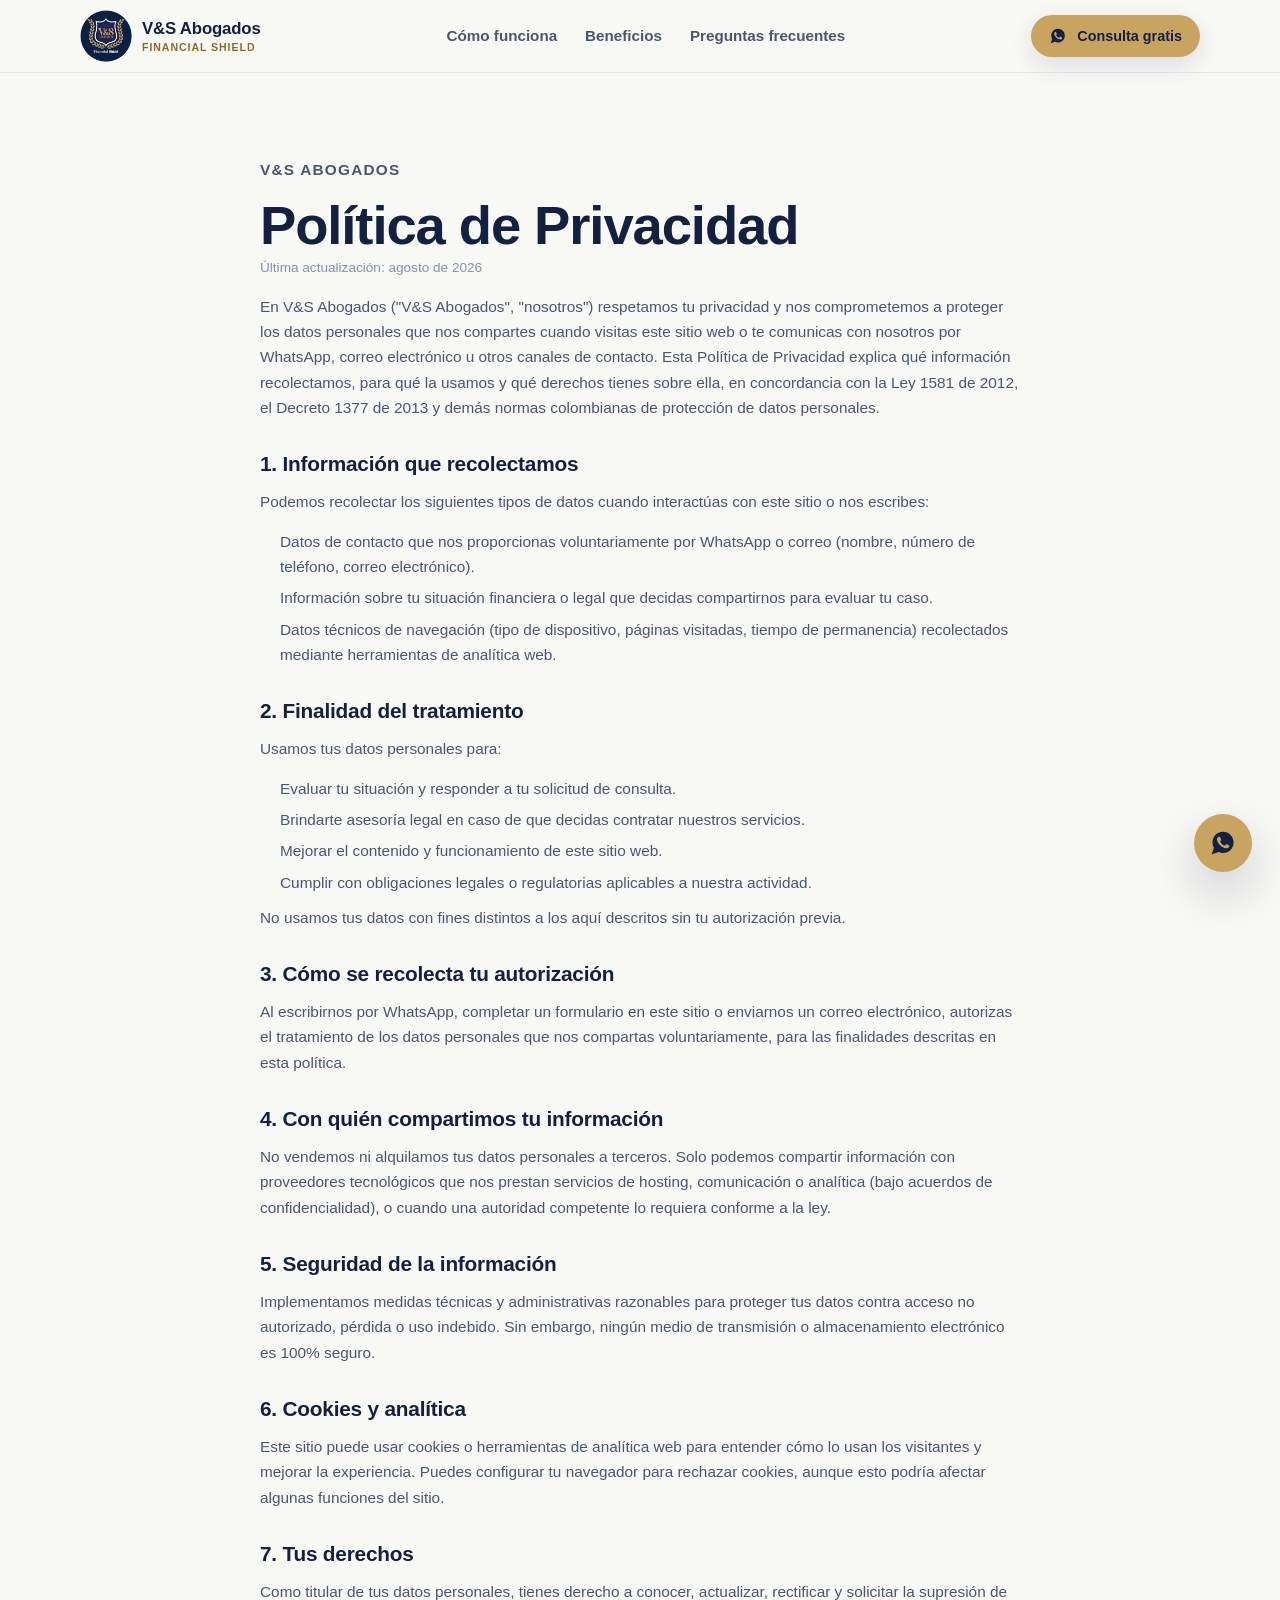
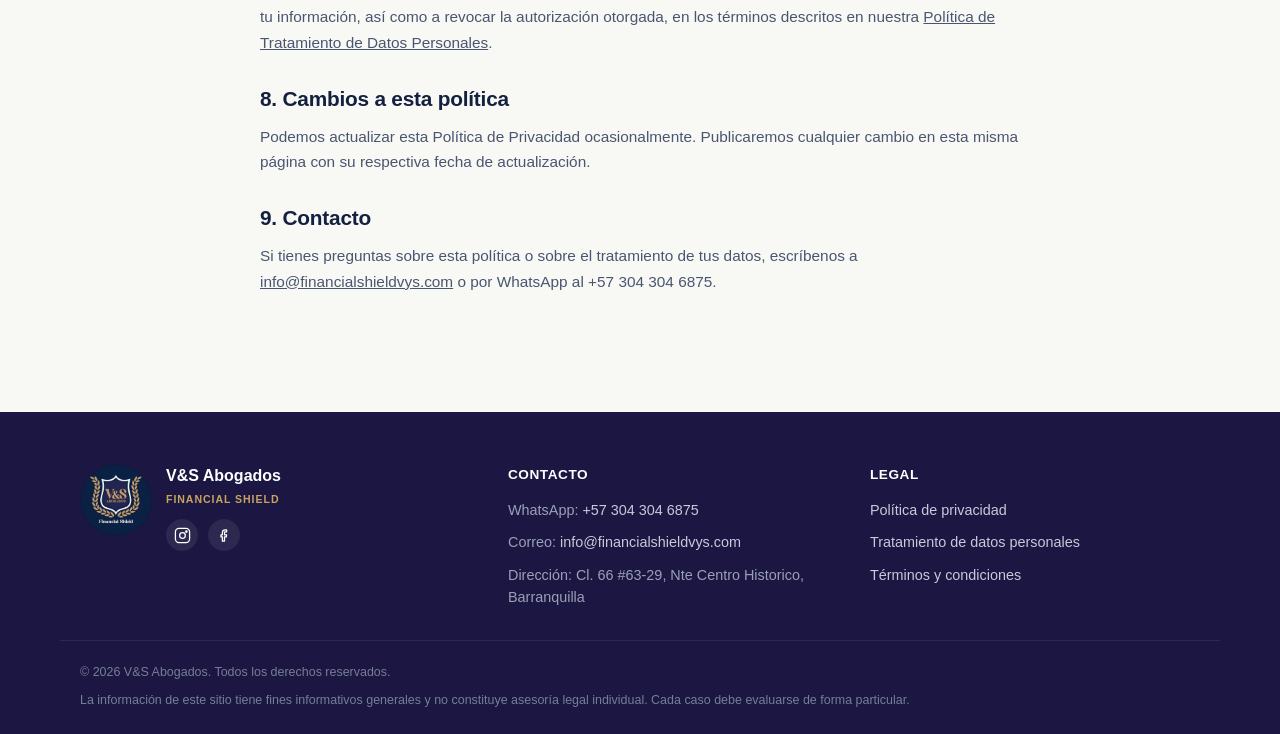
==== commit 6aefa1c0: "Agregar Facebook: boton flotante e icono en footer, mismo estilo que Instagram y WhatsApp" ====
--- a/politica-de-privacidad.html
+++ b/politica-de-privacidad.html
@@ -150,8 +150,11 @@
         <strong>V&amp;S Abogados</strong>
         <span class="footer-tagline">Financial Shield</span>
         <div class="footer-social">
-          <a href="https://www.instagram.com/sebastianvasquezabog/" target="_blank" rel="noopener noreferrer" aria-label="Instagram de V&amp;S Abogados">
+          <a href="https://www.instagram.com/financial_shield_/" target="_blank" rel="noopener noreferrer" aria-label="Instagram de V&amp;S Abogados">
             <svg viewBox="0 0 24 24" aria-hidden="true"><rect x="2" y="2" width="20" height="20" rx="5"/><circle cx="12" cy="12" r="4"/><circle cx="17.5" cy="6.5" r="1"/></svg>
+          </a>
+          <a href="https://www.facebook.com/profile.php?id=61577441350823" target="_blank" rel="noopener noreferrer" aria-label="Facebook de V&amp;S Abogados">
+            <svg viewBox="0 0 24 24" aria-hidden="true"><path d="M15 4h-2a4 4 0 00-4 4v3H7v3h2v6h3v-6h2.5l.5-3h-3V8a1 1 0 011-1h2z"/></svg>
           </a>
         </div>
       </div>
--- a/assets/css/styles.css
+++ b/assets/css/styles.css
@@ -336,6 +336,8 @@
 
 /* ---------- Sections generic ---------- */
 .section { padding: 64px 0; }
+#proceso { padding-bottom: 28px; }
+#testimonios { padding-top: 28px; }
 .section h2 { margin-bottom: 18px; }
 .section > .container > p,
 .section-solution p { margin-bottom: 14px; }
@@ -732,6 +734,46 @@
 .wa-float:hover { transform: scale(1.06); filter: brightness(0.94); }
 .wa-float .icon-wa { width: 28px; height: 28px; }
 
+/* ---------- Instagram floating button ---------- */
+.ig-float {
+  position: fixed;
+  right: 18px;
+  bottom: 86px;
+  width: 58px;
+  height: 58px;
+  border-radius: 50%;
+  background: var(--gold);
+  color: var(--navy);
+  display: flex;
+  align-items: center;
+  justify-content: center;
+  box-shadow: var(--shadow-lg);
+  z-index: 90;
+  transition: transform 0.15s ease, filter 0.15s ease;
+}
+.ig-float:hover { transform: scale(1.06); filter: brightness(0.94); }
+.icon-ig { width: 28px; height: 28px; fill: none; stroke: currentColor; stroke-width: 1.8; stroke-linecap: round; stroke-linejoin: round; }
+
+/* ---------- Facebook floating button ---------- */
+.fb-float {
+  position: fixed;
+  right: 18px;
+  bottom: 158px;
+  width: 58px;
+  height: 58px;
+  border-radius: 50%;
+  background: var(--gold);
+  color: var(--navy);
+  display: flex;
+  align-items: center;
+  justify-content: center;
+  box-shadow: var(--shadow-lg);
+  z-index: 90;
+  transition: transform 0.15s ease, filter 0.15s ease;
+}
+.fb-float:hover { transform: scale(1.06); filter: brightness(0.94); }
+.icon-fb { width: 26px; height: 26px; fill: currentColor; }
+
 /* ---------- Mobile sticky CTA bar ---------- */
 .wa-sticky-mobile {
   position: fixed;
@@ -754,6 +796,13 @@
 @media (min-width: 860px) {
   .wa-sticky-mobile { display: none; }
   .wa-float { display: flex; right: 28px; bottom: 28px; }
+  .ig-float { right: 28px; bottom: 100px; }
+  .fb-float { right: 28px; bottom: 172px; }
+}
+
+@media (max-width: 859px) {
+  .ig-float { bottom: calc(78px + 14px); }
+  .fb-float { bottom: calc(78px + 14px + 58px + 14px); }
 }
 
 /* Give room at bottom on mobile so sticky bar doesn't cover content */
--- a/assets/css/styles.css
+++ b/assets/css/styles.css
@@ -336,6 +336,8 @@
 
 /* ---------- Sections generic ---------- */
 .section { padding: 64px 0; }
+#proceso { padding-bottom: 28px; }
+#testimonios { padding-top: 28px; }
 .section h2 { margin-bottom: 18px; }
 .section > .container > p,
 .section-solution p { margin-bottom: 14px; }
@@ -732,6 +734,46 @@
 .wa-float:hover { transform: scale(1.06); filter: brightness(0.94); }
 .wa-float .icon-wa { width: 28px; height: 28px; }
 
+/* ---------- Instagram floating button ---------- */
+.ig-float {
+  position: fixed;
+  right: 18px;
+  bottom: 86px;
+  width: 58px;
+  height: 58px;
+  border-radius: 50%;
+  background: var(--gold);
+  color: var(--navy);
+  display: flex;
+  align-items: center;
+  justify-content: center;
+  box-shadow: var(--shadow-lg);
+  z-index: 90;
+  transition: transform 0.15s ease, filter 0.15s ease;
+}
+.ig-float:hover { transform: scale(1.06); filter: brightness(0.94); }
+.icon-ig { width: 28px; height: 28px; fill: none; stroke: currentColor; stroke-width: 1.8; stroke-linecap: round; stroke-linejoin: round; }
+
+/* ---------- Facebook floating button ---------- */
+.fb-float {
+  position: fixed;
+  right: 18px;
+  bottom: 158px;
+  width: 58px;
+  height: 58px;
+  border-radius: 50%;
+  background: var(--gold);
+  color: var(--navy);
+  display: flex;
+  align-items: center;
+  justify-content: center;
+  box-shadow: var(--shadow-lg);
+  z-index: 90;
+  transition: transform 0.15s ease, filter 0.15s ease;
+}
+.fb-float:hover { transform: scale(1.06); filter: brightness(0.94); }
+.icon-fb { width: 26px; height: 26px; fill: currentColor; }
+
 /* ---------- Mobile sticky CTA bar ---------- */
 .wa-sticky-mobile {
   position: fixed;
@@ -754,6 +796,13 @@
 @media (min-width: 860px) {
   .wa-sticky-mobile { display: none; }
   .wa-float { display: flex; right: 28px; bottom: 28px; }
+  .ig-float { right: 28px; bottom: 100px; }
+  .fb-float { right: 28px; bottom: 172px; }
+}
+
+@media (max-width: 859px) {
+  .ig-float { bottom: calc(78px + 14px); }
+  .fb-float { bottom: calc(78px + 14px + 58px + 14px); }
 }
 
 /* Give room at bottom on mobile so sticky bar doesn't cover content */
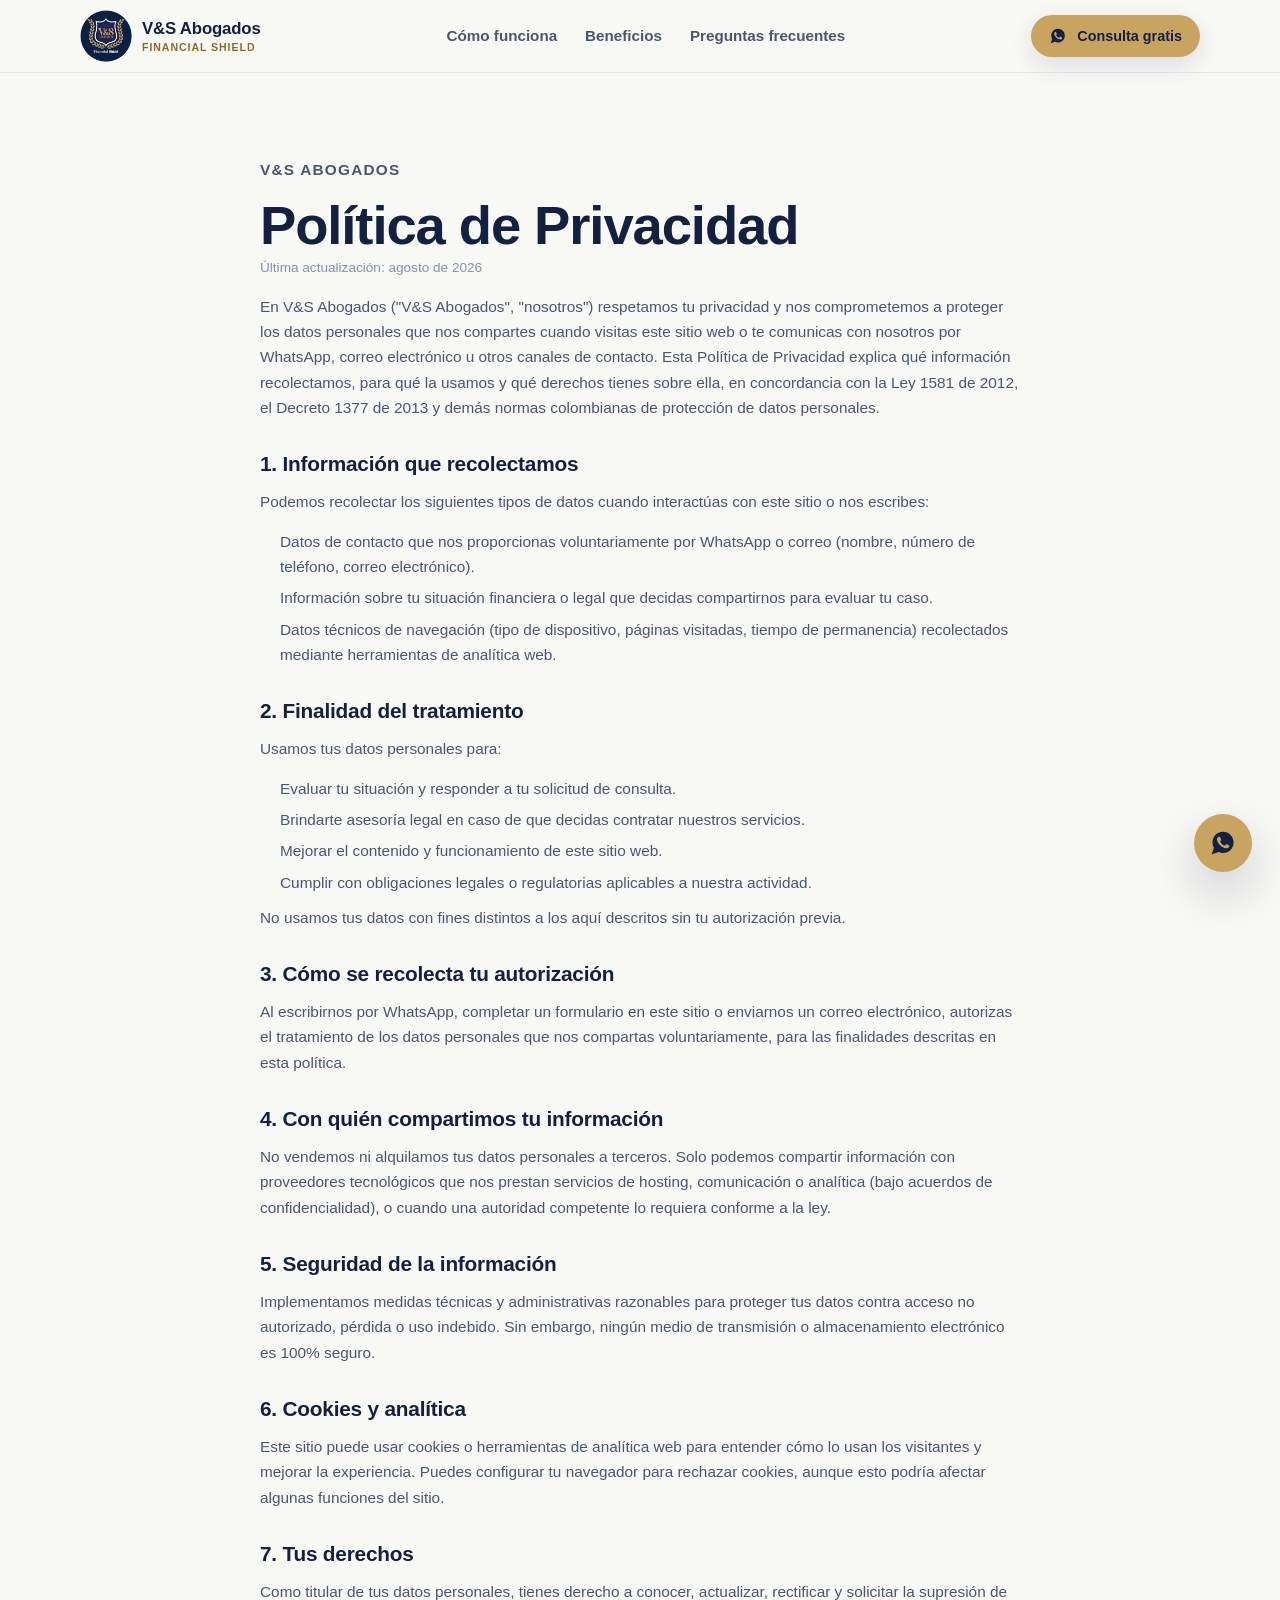
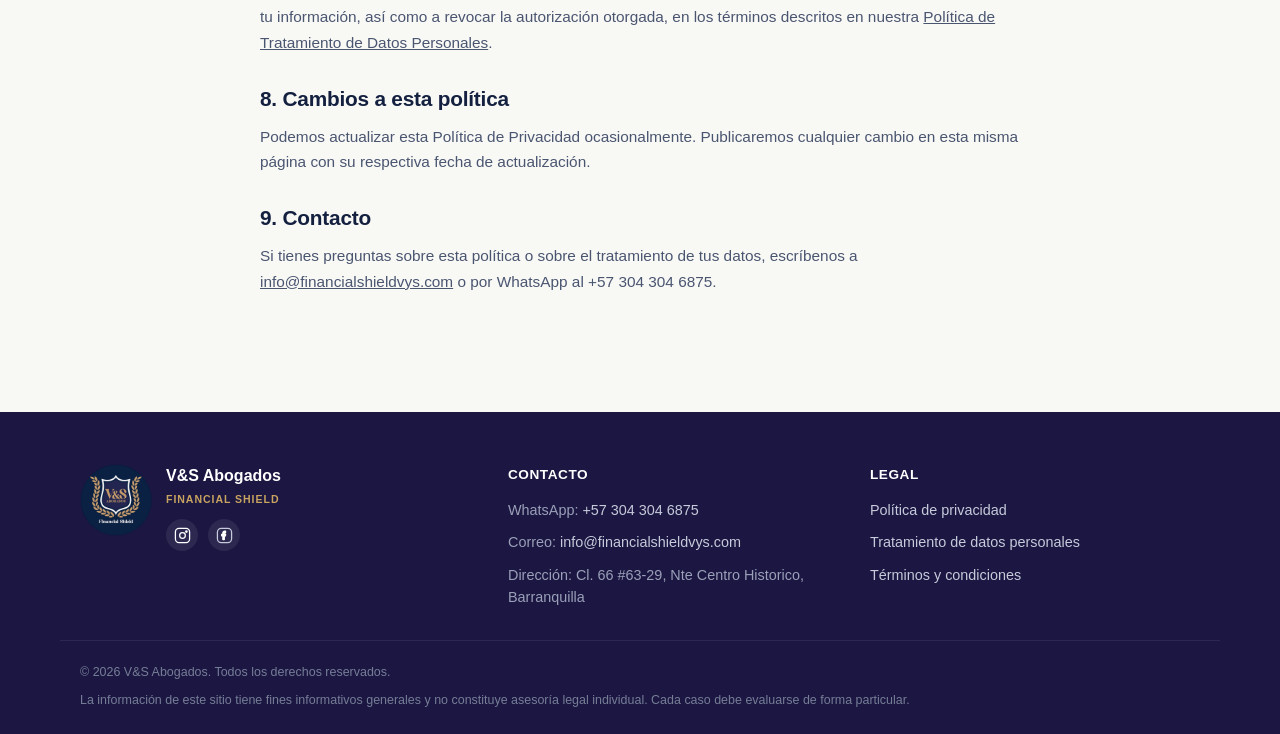
==== commit 3ab5d329: "Rediseñar icono de Facebook como cuadrado completo estilo Instagram y subir botones flotantes en mob" ====
--- a/politica-de-privacidad.html
+++ b/politica-de-privacidad.html
@@ -154,7 +154,7 @@
             <svg viewBox="0 0 24 24" aria-hidden="true"><rect x="2" y="2" width="20" height="20" rx="5"/><circle cx="12" cy="12" r="4"/><circle cx="17.5" cy="6.5" r="1"/></svg>
           </a>
           <a href="https://www.facebook.com/profile.php?id=61577441350823" target="_blank" rel="noopener noreferrer" aria-label="Facebook de V&amp;S Abogados">
-            <svg viewBox="0 0 24 24" aria-hidden="true"><path d="M15 4h-2a4 4 0 00-4 4v3H7v3h2v6h3v-6h2.5l.5-3h-3V8a1 1 0 011-1h2z"/></svg>
+            <svg class="icon-fb" viewBox="0 0 24 24" aria-hidden="true"><rect x="2" y="2" width="20" height="20" rx="5.5"/><path d="M13.5 8.2h-1.2c-.4 0-.6.2-.6.6v1.6h1.9l-.3 2h-1.6v5.4h-2v-5.4H8v-2h1.7V8.5c0-1.6 1-2.7 2.6-2.7h1.2v2.4z"/></svg>
           </a>
         </div>
       </div>
--- a/assets/css/styles.css
+++ b/assets/css/styles.css
@@ -702,6 +702,8 @@
 .footer-social a:hover { background: var(--gold); }
 .footer-social svg { width: 17px; height: 17px; fill: none; stroke: #fff; stroke-width: 1.8; stroke-linecap: round; stroke-linejoin: round; }
 .footer-social a:hover svg { stroke: var(--navy); }
+.footer-social .icon-fb path { fill: #fff; }
+.footer-social a:hover .icon-fb path { fill: var(--navy); }
 .footer-col h3 { color: #fff; font-size: 0.85rem; letter-spacing: 0.04em; text-transform: uppercase; margin-bottom: 14px; }
 .footer-col ul { display: grid; gap: 10px; }
 .footer-col a { text-decoration: none; color: #C6CADA; font-size: 0.9rem; }
@@ -772,7 +774,9 @@
   transition: transform 0.15s ease, filter 0.15s ease;
 }
 .fb-float:hover { transform: scale(1.06); filter: brightness(0.94); }
-.icon-fb { width: 26px; height: 26px; fill: currentColor; }
+.icon-fb { width: 28px; height: 28px; }
+.icon-fb rect { fill: none; stroke: currentColor; stroke-width: 1.8; }
+.icon-fb path { fill: currentColor; }
 
 /* ---------- Mobile sticky CTA bar ---------- */
 .wa-sticky-mobile {
@@ -801,8 +805,8 @@
 }
 
 @media (max-width: 859px) {
-  .ig-float { bottom: calc(78px + 14px); }
-  .fb-float { bottom: calc(78px + 14px + 58px + 14px); }
+  .ig-float { bottom: calc(78px + 30px); }
+  .fb-float { bottom: calc(78px + 30px + 58px + 14px); }
 }
 
 /* Give room at bottom on mobile so sticky bar doesn't cover content */
--- a/assets/css/styles.css
+++ b/assets/css/styles.css
@@ -702,6 +702,8 @@
 .footer-social a:hover { background: var(--gold); }
 .footer-social svg { width: 17px; height: 17px; fill: none; stroke: #fff; stroke-width: 1.8; stroke-linecap: round; stroke-linejoin: round; }
 .footer-social a:hover svg { stroke: var(--navy); }
+.footer-social .icon-fb path { fill: #fff; }
+.footer-social a:hover .icon-fb path { fill: var(--navy); }
 .footer-col h3 { color: #fff; font-size: 0.85rem; letter-spacing: 0.04em; text-transform: uppercase; margin-bottom: 14px; }
 .footer-col ul { display: grid; gap: 10px; }
 .footer-col a { text-decoration: none; color: #C6CADA; font-size: 0.9rem; }
@@ -772,7 +774,9 @@
   transition: transform 0.15s ease, filter 0.15s ease;
 }
 .fb-float:hover { transform: scale(1.06); filter: brightness(0.94); }
-.icon-fb { width: 26px; height: 26px; fill: currentColor; }
+.icon-fb { width: 28px; height: 28px; }
+.icon-fb rect { fill: none; stroke: currentColor; stroke-width: 1.8; }
+.icon-fb path { fill: currentColor; }
 
 /* ---------- Mobile sticky CTA bar ---------- */
 .wa-sticky-mobile {
@@ -801,8 +805,8 @@
 }
 
 @media (max-width: 859px) {
-  .ig-float { bottom: calc(78px + 14px); }
-  .fb-float { bottom: calc(78px + 14px + 58px + 14px); }
+  .ig-float { bottom: calc(78px + 30px); }
+  .fb-float { bottom: calc(78px + 30px + 58px + 14px); }
 }
 
 /* Give room at bottom on mobile so sticky bar doesn't cover content */
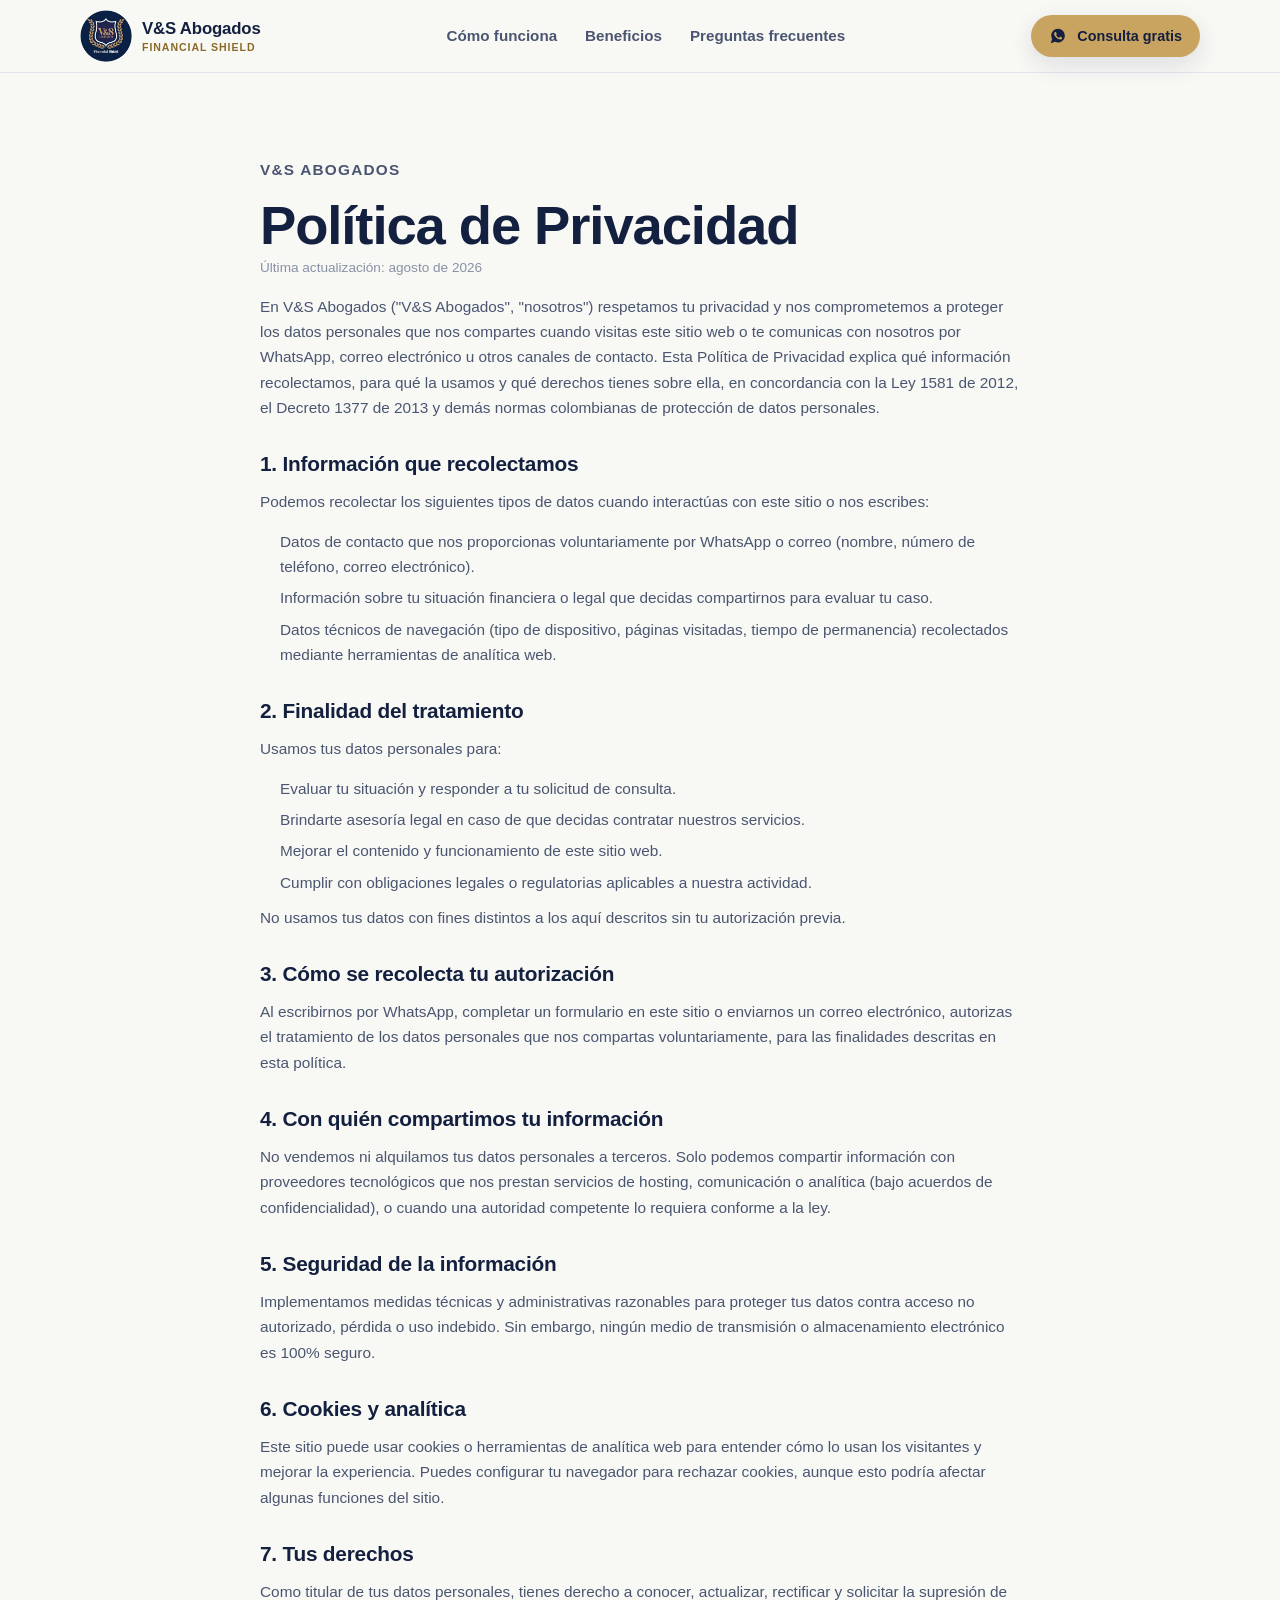
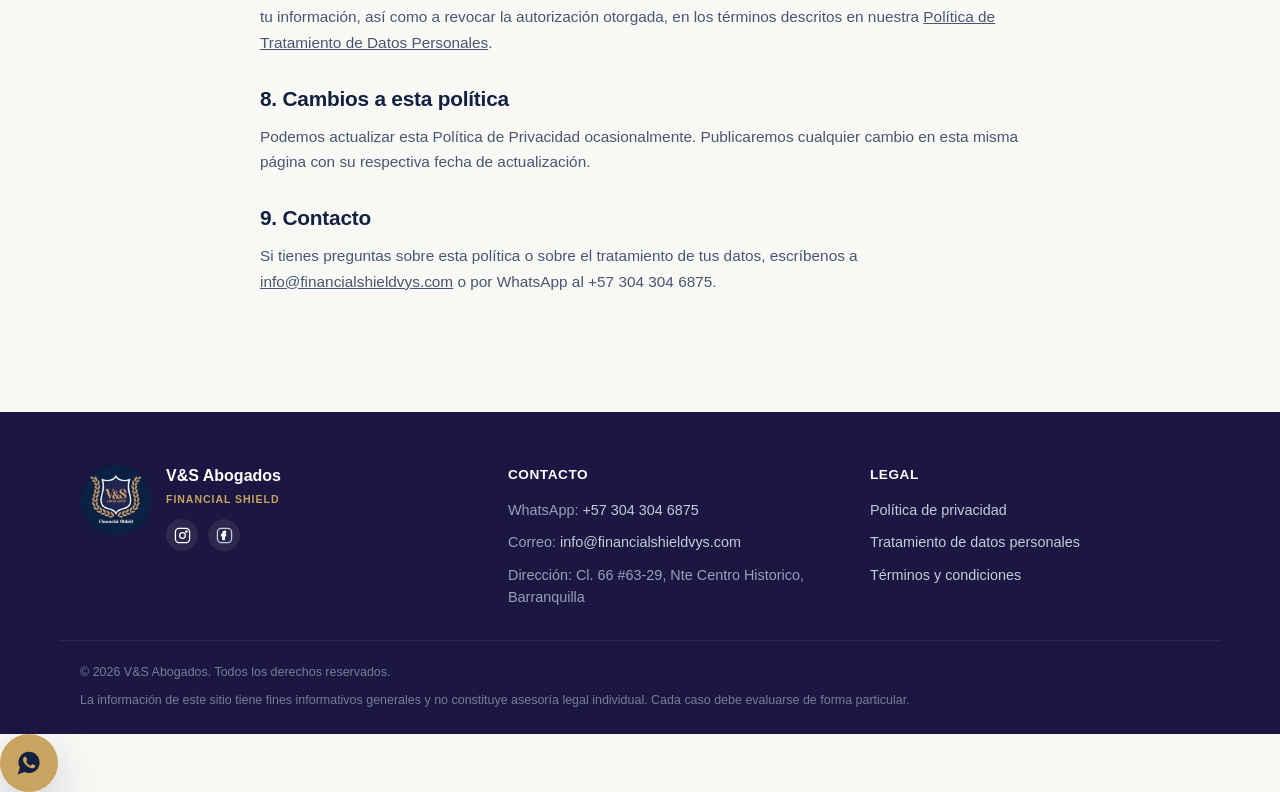
==== commit 8345248f: "Generalizar titulo/meta a Insolvencia (no solo persona natural) y agregar Google Tag Manager GTM-M35" ====
--- a/politica-de-privacidad.html
+++ b/politica-de-privacidad.html
@@ -1,6 +1,13 @@
 <!DOCTYPE html>
 <html lang="es-CO">
 <head>
+<!-- Google Tag Manager -->
+<script>(function(w,d,s,l,i){w[l]=w[l]||[];w[l].push({'gtm.start':
+new Date().getTime(),event:'gtm.js'});var f=d.getElementsByTagName(s)[0],
+j=d.createElement(s),dl=l!='dataLayer'?'&l='+l:'';j.async=true;j.src=
+'https://www.googletagmanager.com/gtm.js?id='+i+dl;f.parentNode.insertBefore(j,f);
+})(window,document,'script','dataLayer','GTM-M35NK2NK');</script>
+<!-- End Google Tag Manager -->
 <meta charset="UTF-8">
 <meta name="viewport" content="width=device-width, initial-scale=1, viewport-fit=cover">
 <title>Política de Privacidad | V&amp;S Abogados</title>
@@ -20,6 +27,10 @@
 </style>
 </head>
 <body>
+<!-- Google Tag Manager (noscript) -->
+<noscript><iframe src="https://www.googletagmanager.com/ns.html?id=GTM-M35NK2NK"
+height="0" width="0" style="display:none;visibility:hidden"></iframe></noscript>
+<!-- End Google Tag Manager (noscript) -->
 
 <a class="skip-link" href="#main">Saltar al contenido principal</a>
 
--- a/assets/css/styles.css
+++ b/assets/css/styles.css
@@ -291,6 +291,14 @@
 .phone-mock-avatar svg { width: 100%; height: 100%; }
 .phone-mock-header strong { display: block; font-size: 0.9rem; }
 .phone-mock-header small { display: block; font-size: 0.72rem; opacity: 0.75; }
+.online-status { display: flex !important; align-items: center; gap: 5px; }
+.online-dot {
+  width: 8px; height: 8px;
+  border-radius: 50%;
+  background: #2ECC71;
+  flex-shrink: 0;
+  box-shadow: 0 0 0 2px rgba(46, 204, 113, 0.25);
+}
 .phone-mock-body {
   background: #ECEFEA;
   padding: 18px;
@@ -404,6 +412,15 @@
   font-weight: 800;
 }
 .requirements-note { font-size: 0.85rem; color: var(--ink-faint); font-style: italic; margin: 0; }
+.solution-note {
+  background: var(--bg-gold-tint);
+  border: 1px solid var(--gold-pale);
+  border-radius: var(--radius-md);
+  padding: 18px 22px;
+  margin-bottom: 30px;
+}
+.solution-note p { font-size: 0.92rem; color: var(--ink-soft); margin: 0; }
+.solution-note strong { color: var(--navy); }
 
 /* ---------- Benefits ---------- */
 .section-benefits { background: var(--bg-soft); }
@@ -607,15 +624,26 @@
   object-position: center 20%;
   border-radius: 50%;
 }
-.authority-role { color: var(--gold-deep); font-weight: 700; font-size: 0.96rem; margin-bottom: 10px; }
+.authority-role { color: var(--gold-deep); font-weight: 700; font-size: 0.8rem; margin-bottom: 10px; }
 .authority-facts { display: grid; gap: 6px; }
 .authority-facts li { font-size: 0.88rem; color: var(--ink-soft); }
+.authority-social { margin-top: 10px; display: flex; }
+.authority-social a {
+  width: 26px; height: 26px;
+  border-radius: 50%;
+  background: var(--bg-gold-tint);
+  display: flex; align-items: center; justify-content: center;
+  transition: background 0.15s ease;
+}
+.authority-social a:hover { background: var(--gold); }
+.authority-social svg { width: 15px; height: 15px; fill: none; stroke: var(--gold-deep); stroke-width: 1.8; stroke-linecap: round; stroke-linejoin: round; }
+.authority-social a:hover svg { stroke: var(--navy); }
 
 @media (min-width: 640px) {
   .authority-grid { grid-template-columns: repeat(2, 1fr); }
   .authority-card { padding: 24px; gap: 16px; }
   .authority-photo { width: 84px; height: 84px; }
-  .authority-role { font-size: 1rem; }
+  .authority-role { font-size: 0.85rem; }
   .authority-facts li { font-size: 0.88rem; }
 }
 
@@ -717,10 +745,27 @@
 }
 
 /* ---------- WhatsApp floating button ---------- */
-.wa-float {
+.wa-float-group {
   position: fixed;
   right: 18px;
   bottom: 18px;
+  z-index: 90;
+  display: flex;
+  align-items: center;
+  gap: 8px;
+}
+.wa-float-label {
+  background: #fff;
+  color: var(--navy);
+  font-size: 0.74rem;
+  font-weight: 700;
+  padding: 7px 12px;
+  border-radius: 16px;
+  box-shadow: var(--shadow-md);
+  white-space: nowrap;
+}
+.wa-float {
+  position: static;
   width: 58px;
   height: 58px;
   border-radius: 50%;
@@ -730,7 +775,7 @@
   align-items: center;
   justify-content: center;
   box-shadow: var(--shadow-lg);
-  z-index: 90;
+  flex-shrink: 0;
   transition: transform 0.15s ease, filter 0.15s ease;
 }
 .wa-float:hover { transform: scale(1.06); filter: brightness(0.94); }
@@ -778,38 +823,16 @@
 .icon-fb rect { fill: none; stroke: currentColor; stroke-width: 1.8; }
 .icon-fb path { fill: currentColor; }
 
-/* ---------- Mobile sticky CTA bar ---------- */
-.wa-sticky-mobile {
-  position: fixed;
-  left: 0; right: 0; bottom: 0;
-  z-index: 95;
-  padding: 10px 14px calc(10px + env(safe-area-inset-bottom));
-  background: rgba(20, 32, 63, 0.96);
-  backdrop-filter: saturate(180%) blur(10px);
-  border-top: 1px solid rgba(255,255,255,0.08);
-  transform: translateY(0);
-  transition: transform 0.25s ease;
-}
-.wa-sticky-mobile.is-hidden { transform: translateY(110%); }
-.btn-sticky { width: 100%; padding: 15px 20px; }
-
-/* En mobile, la barra sticky ya cumple la función del botón flotante:
-   mostrar ambos a la vez los hace competir por el mismo espacio. */
-.wa-float { display: none; }
-
 @media (min-width: 860px) {
-  .wa-sticky-mobile { display: none; }
-  .wa-float { display: flex; right: 28px; bottom: 28px; }
+  .wa-float-group { right: 28px; bottom: 28px; }
   .ig-float { right: 28px; bottom: 100px; }
   .fb-float { right: 28px; bottom: 172px; }
 }
 
+/* Mobile: los tres botones flotantes quedan apilados sobre el borde inferior,
+   respetando el area segura (notch / home indicator). */
 @media (max-width: 859px) {
-  .ig-float { bottom: calc(78px + 30px); }
-  .fb-float { bottom: calc(78px + 30px + 58px + 14px); }
-}
-
-/* Give room at bottom on mobile so sticky bar doesn't cover content */
-@media (max-width: 859px) {
-  body { padding-bottom: 78px; }
-}
+  .wa-float-group { bottom: calc(18px + env(safe-area-inset-bottom)); }
+  .ig-float { bottom: calc(18px + env(safe-area-inset-bottom) + 58px + 14px); }
+  .fb-float { bottom: calc(18px + env(safe-area-inset-bottom) + 58px + 14px + 58px + 14px); }
+}
--- a/assets/css/styles.css
+++ b/assets/css/styles.css
@@ -291,6 +291,14 @@
 .phone-mock-avatar svg { width: 100%; height: 100%; }
 .phone-mock-header strong { display: block; font-size: 0.9rem; }
 .phone-mock-header small { display: block; font-size: 0.72rem; opacity: 0.75; }
+.online-status { display: flex !important; align-items: center; gap: 5px; }
+.online-dot {
+  width: 8px; height: 8px;
+  border-radius: 50%;
+  background: #2ECC71;
+  flex-shrink: 0;
+  box-shadow: 0 0 0 2px rgba(46, 204, 113, 0.25);
+}
 .phone-mock-body {
   background: #ECEFEA;
   padding: 18px;
@@ -404,6 +412,15 @@
   font-weight: 800;
 }
 .requirements-note { font-size: 0.85rem; color: var(--ink-faint); font-style: italic; margin: 0; }
+.solution-note {
+  background: var(--bg-gold-tint);
+  border: 1px solid var(--gold-pale);
+  border-radius: var(--radius-md);
+  padding: 18px 22px;
+  margin-bottom: 30px;
+}
+.solution-note p { font-size: 0.92rem; color: var(--ink-soft); margin: 0; }
+.solution-note strong { color: var(--navy); }
 
 /* ---------- Benefits ---------- */
 .section-benefits { background: var(--bg-soft); }
@@ -607,15 +624,26 @@
   object-position: center 20%;
   border-radius: 50%;
 }
-.authority-role { color: var(--gold-deep); font-weight: 700; font-size: 0.96rem; margin-bottom: 10px; }
+.authority-role { color: var(--gold-deep); font-weight: 700; font-size: 0.8rem; margin-bottom: 10px; }
 .authority-facts { display: grid; gap: 6px; }
 .authority-facts li { font-size: 0.88rem; color: var(--ink-soft); }
+.authority-social { margin-top: 10px; display: flex; }
+.authority-social a {
+  width: 26px; height: 26px;
+  border-radius: 50%;
+  background: var(--bg-gold-tint);
+  display: flex; align-items: center; justify-content: center;
+  transition: background 0.15s ease;
+}
+.authority-social a:hover { background: var(--gold); }
+.authority-social svg { width: 15px; height: 15px; fill: none; stroke: var(--gold-deep); stroke-width: 1.8; stroke-linecap: round; stroke-linejoin: round; }
+.authority-social a:hover svg { stroke: var(--navy); }
 
 @media (min-width: 640px) {
   .authority-grid { grid-template-columns: repeat(2, 1fr); }
   .authority-card { padding: 24px; gap: 16px; }
   .authority-photo { width: 84px; height: 84px; }
-  .authority-role { font-size: 1rem; }
+  .authority-role { font-size: 0.85rem; }
   .authority-facts li { font-size: 0.88rem; }
 }
 
@@ -717,10 +745,27 @@
 }
 
 /* ---------- WhatsApp floating button ---------- */
-.wa-float {
+.wa-float-group {
   position: fixed;
   right: 18px;
   bottom: 18px;
+  z-index: 90;
+  display: flex;
+  align-items: center;
+  gap: 8px;
+}
+.wa-float-label {
+  background: #fff;
+  color: var(--navy);
+  font-size: 0.74rem;
+  font-weight: 700;
+  padding: 7px 12px;
+  border-radius: 16px;
+  box-shadow: var(--shadow-md);
+  white-space: nowrap;
+}
+.wa-float {
+  position: static;
   width: 58px;
   height: 58px;
   border-radius: 50%;
@@ -730,7 +775,7 @@
   align-items: center;
   justify-content: center;
   box-shadow: var(--shadow-lg);
-  z-index: 90;
+  flex-shrink: 0;
   transition: transform 0.15s ease, filter 0.15s ease;
 }
 .wa-float:hover { transform: scale(1.06); filter: brightness(0.94); }
@@ -778,38 +823,16 @@
 .icon-fb rect { fill: none; stroke: currentColor; stroke-width: 1.8; }
 .icon-fb path { fill: currentColor; }
 
-/* ---------- Mobile sticky CTA bar ---------- */
-.wa-sticky-mobile {
-  position: fixed;
-  left: 0; right: 0; bottom: 0;
-  z-index: 95;
-  padding: 10px 14px calc(10px + env(safe-area-inset-bottom));
-  background: rgba(20, 32, 63, 0.96);
-  backdrop-filter: saturate(180%) blur(10px);
-  border-top: 1px solid rgba(255,255,255,0.08);
-  transform: translateY(0);
-  transition: transform 0.25s ease;
-}
-.wa-sticky-mobile.is-hidden { transform: translateY(110%); }
-.btn-sticky { width: 100%; padding: 15px 20px; }
-
-/* En mobile, la barra sticky ya cumple la función del botón flotante:
-   mostrar ambos a la vez los hace competir por el mismo espacio. */
-.wa-float { display: none; }
-
 @media (min-width: 860px) {
-  .wa-sticky-mobile { display: none; }
-  .wa-float { display: flex; right: 28px; bottom: 28px; }
+  .wa-float-group { right: 28px; bottom: 28px; }
   .ig-float { right: 28px; bottom: 100px; }
   .fb-float { right: 28px; bottom: 172px; }
 }
 
+/* Mobile: los tres botones flotantes quedan apilados sobre el borde inferior,
+   respetando el area segura (notch / home indicator). */
 @media (max-width: 859px) {
-  .ig-float { bottom: calc(78px + 30px); }
-  .fb-float { bottom: calc(78px + 30px + 58px + 14px); }
-}
-
-/* Give room at bottom on mobile so sticky bar doesn't cover content */
-@media (max-width: 859px) {
-  body { padding-bottom: 78px; }
-}
+  .wa-float-group { bottom: calc(18px + env(safe-area-inset-bottom)); }
+  .ig-float { bottom: calc(18px + env(safe-area-inset-bottom) + 58px + 14px); }
+  .fb-float { bottom: calc(18px + env(safe-area-inset-bottom) + 58px + 14px + 58px + 14px); }
+}
